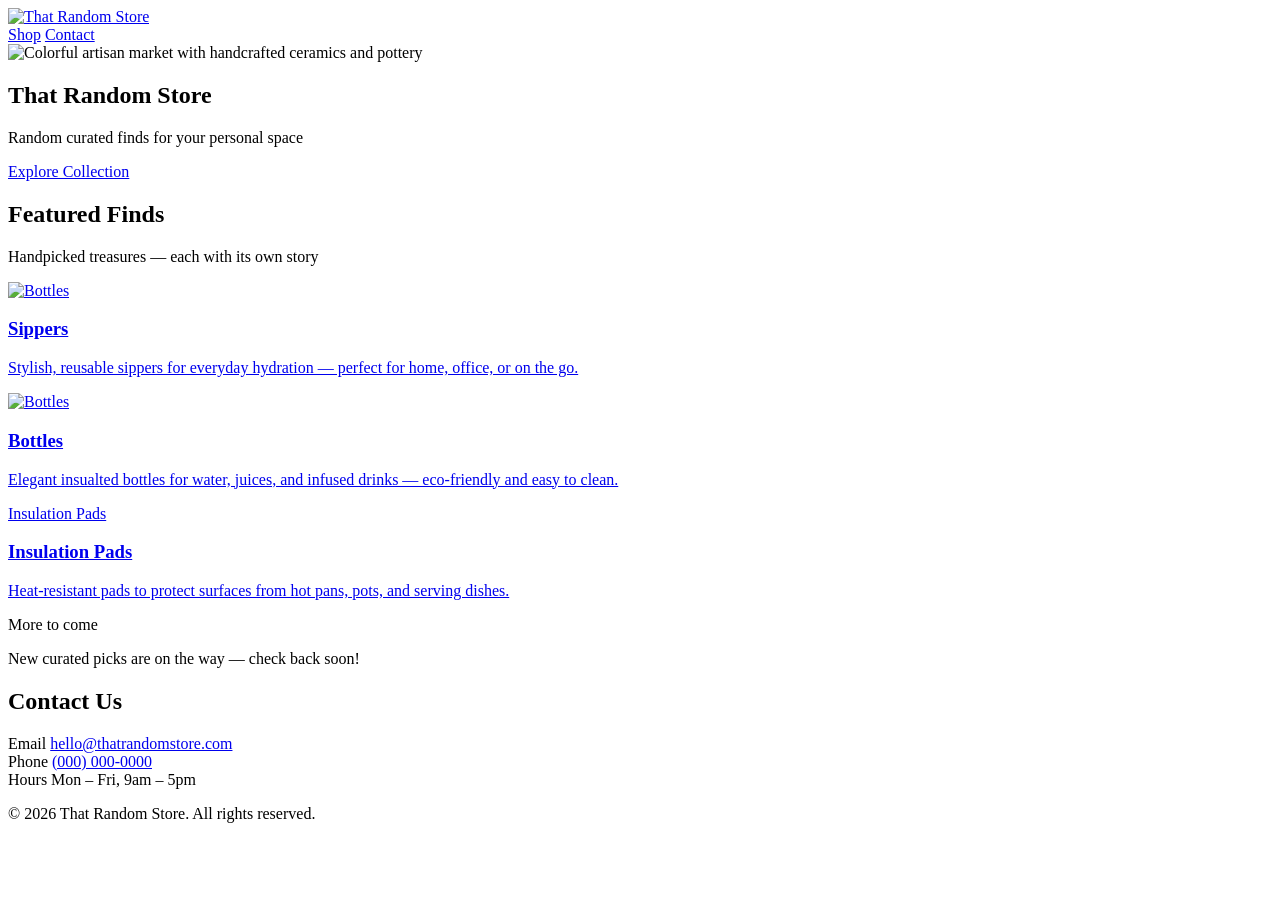
==== docs/index.html @ f5590301 "trial" ====
<!DOCTYPE html>
<html lang="en">
<head>
  <meta charset="UTF-8" />
  <meta name="viewport" content="width=device-width, initial-scale=1.0" />
  <meta name="description" content="That Random Store — curated handcrafted finds from markets around the world." />
  <title>That Random Store</title>
  <link rel="stylesheet" href="css/styles.css" />
</head>
<body>
  <div class="page">
    <header class="site-header">
      <div class="site-header__inner">
        <a href="index.html" class="site-header__logo">
          <img src="images/logo.png" alt="That Random Store" class="site-header__logo-img" />
        </a>
        <nav class="site-header__nav" aria-label="Main navigation">
          <a href="#products">Shop</a>
          <a href="#contact">Contact</a>
        </nav>
      </div>
    </header>

    <section class="hero" aria-label="Welcome">
      <img class="hero__image" src="images/hero.png" alt="Colorful artisan market with handcrafted ceramics and pottery" />
      <div class="hero__overlay" aria-hidden="true"></div>
      <div class="hero__content">
        <h1 class="hero__title">That Random Store</h1>
        <p class="hero__tagline">Random curated finds for your personal space</p>
        <a class="hero__cta" href="#products">Explore Collection</a>
      </div>
    </section>

    <section id="products" class="section">
      <h2 class="section__title">Featured Finds</h2>
      <p class="section__subtitle">Handpicked treasures — each with its own story</p>

      <div class="cards">
        <a href="products/sippers.html" class="card">
          <div class="image-container">
            <img src="images/bottles.jpeg" alt="Bottles" width="400" height="300">
          </div>
          <div class="card__body">
            <h3 class="card__title">Sippers</h3>
            <p class="card__description">Stylish, reusable sippers for everyday hydration — perfect for home, office, or on the go.</p>
            <!-- <div class="card__footer">
              <span class="card__price">₹499</span>
              <span class="card__link">View details →</span>
            </div> -->
          </div>
        </a>

        <a href="products/bottles.html" class="card">
          <!-- <img class="card__image" src="images/bottles.jpeg" alt="Colorful artisan market with handcrafted ceramics and pottery" /> -->
          <div class="image-container">
            <img src="images/bottles.jpeg" alt="Bottles" width="400" height="300">
          </div>
          <div class="card__body">
            <h3 class="card__title">Bottles</h3>
            <p class="card__description">Elegant insualted bottles for water, juices, and infused drinks — eco-friendly and easy to clean.</p>
            <!-- <div class="card__footer">
              <span class="card__striked_price"><s>₹399</s></span>
              <span class="card__price">₹225</span>
              <span class="card__link">View details →</span>
            </div> -->
          </div>
        </a>

        <a href="products/insulation-pads.html" class="card">
          <div class="card__image">Insulation Pads</div>
          <div class="card__body">
            <h3 class="card__title">Insulation Pads</h3>
            <p class="card__description">Heat-resistant pads to protect surfaces from hot pans, pots, and serving dishes.</p>
            <!-- <div class="card__footer">
              <span class="card__price">₹349</span>
              <span class="card__link">View details →</span>
            </div> -->
          </div>
        </a>
      </div>

      <div class="coming-soon-banner" role="status">
        <p class="coming-soon-banner__title">More to come</p>
        <p class="coming-soon-banner__text">New curated picks are on the way — check back soon!</p>
      </div>
    </section>

    <footer id="contact" class="site-footer">
      <div class="site-footer__inner">
        <h2 class="site-footer__title">Contact Us</h2>
        <div class="site-footer__contact">
          <div class="site-footer__item">
            <span class="site-footer__label">Email</span>
            <span class="site-footer__value">
              <a href="mailto:hello@thatrandomstore.com">hello@thatrandomstore.com</a>
            </span>
          </div>
          <div class="site-footer__item">
            <span class="site-footer__label">Phone</span>
            <span class="site-footer__value">
              <a href="tel:+10000000000">(000) 000-0000</a>
            </span>
          </div>
          <div class="site-footer__item">
            <span class="site-footer__label">Hours</span>
            <span class="site-footer__value">Mon – Fri, 9am – 5pm</span>
          </div>
        </div>
        <p class="site-footer__bottom">&copy; 2026 That Random Store. All rights reserved.</p>
      </div>
    </footer>
  </div>
</body>
</html>
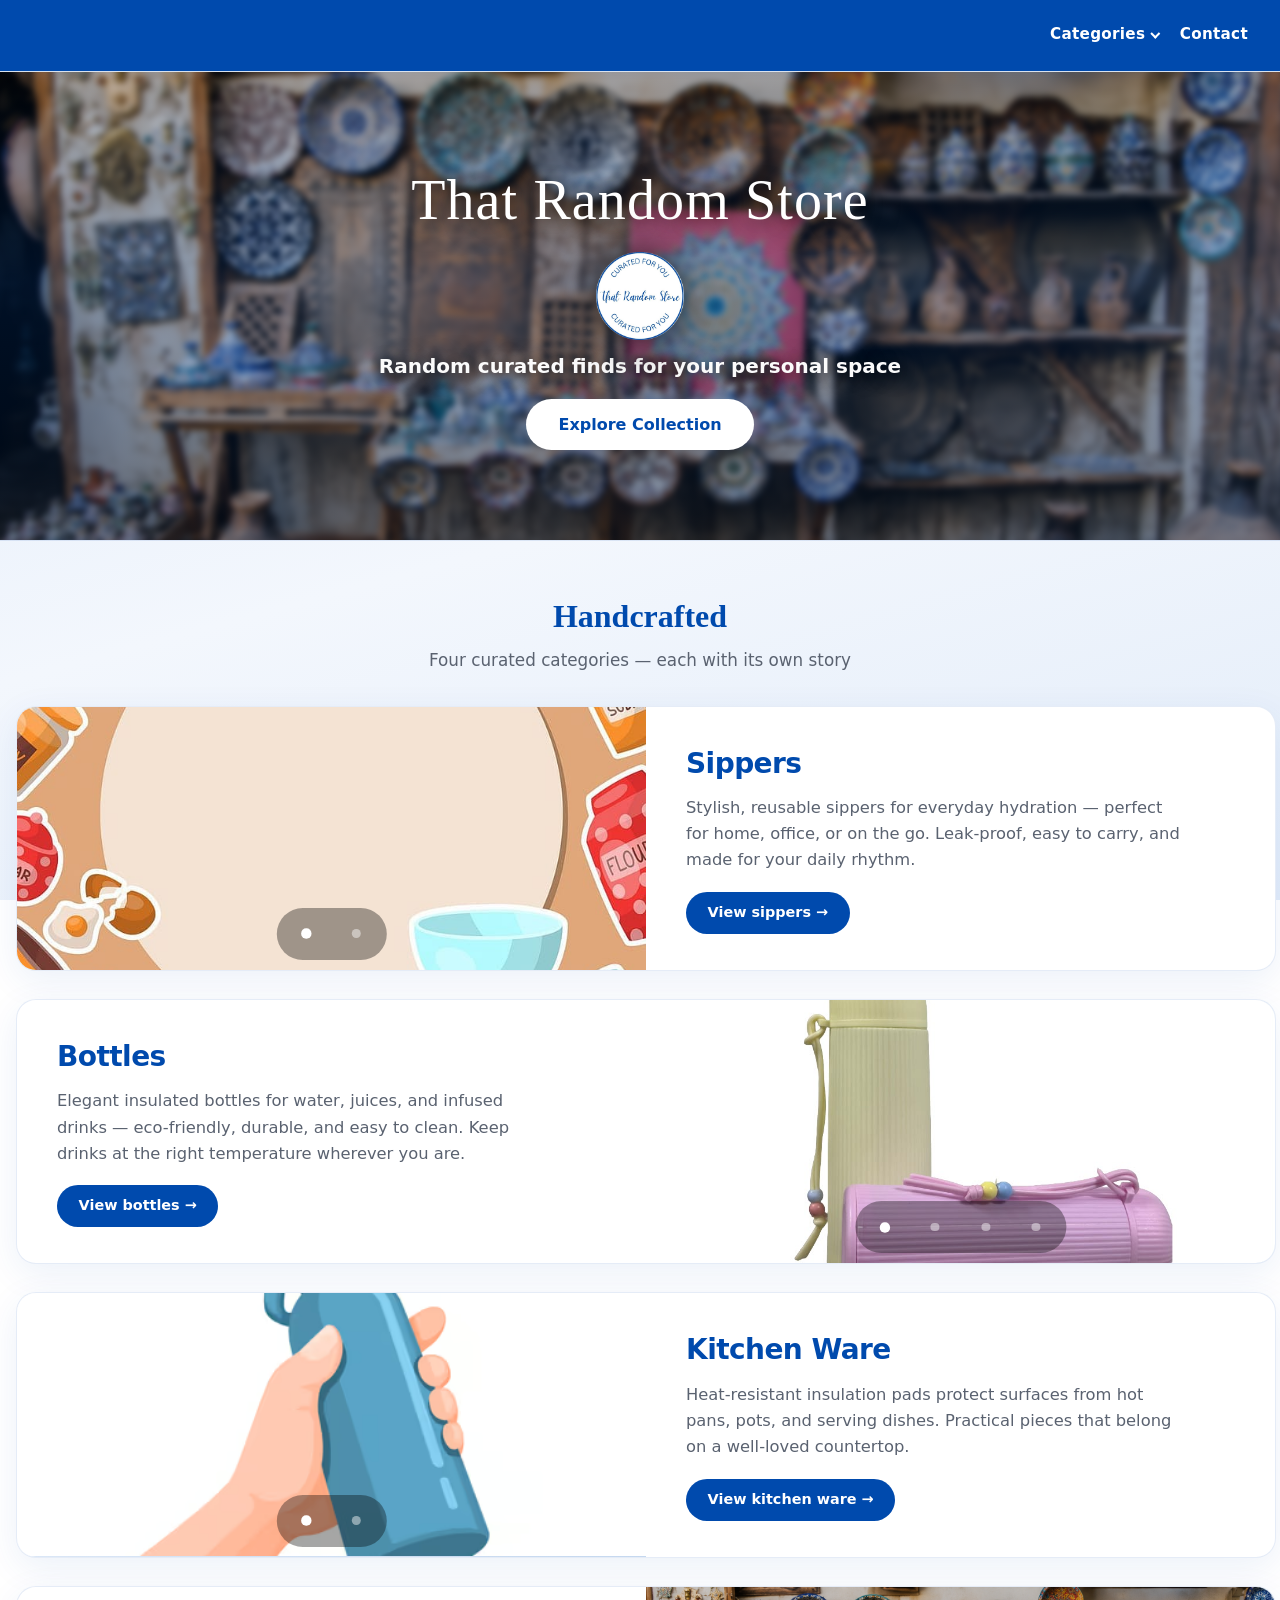
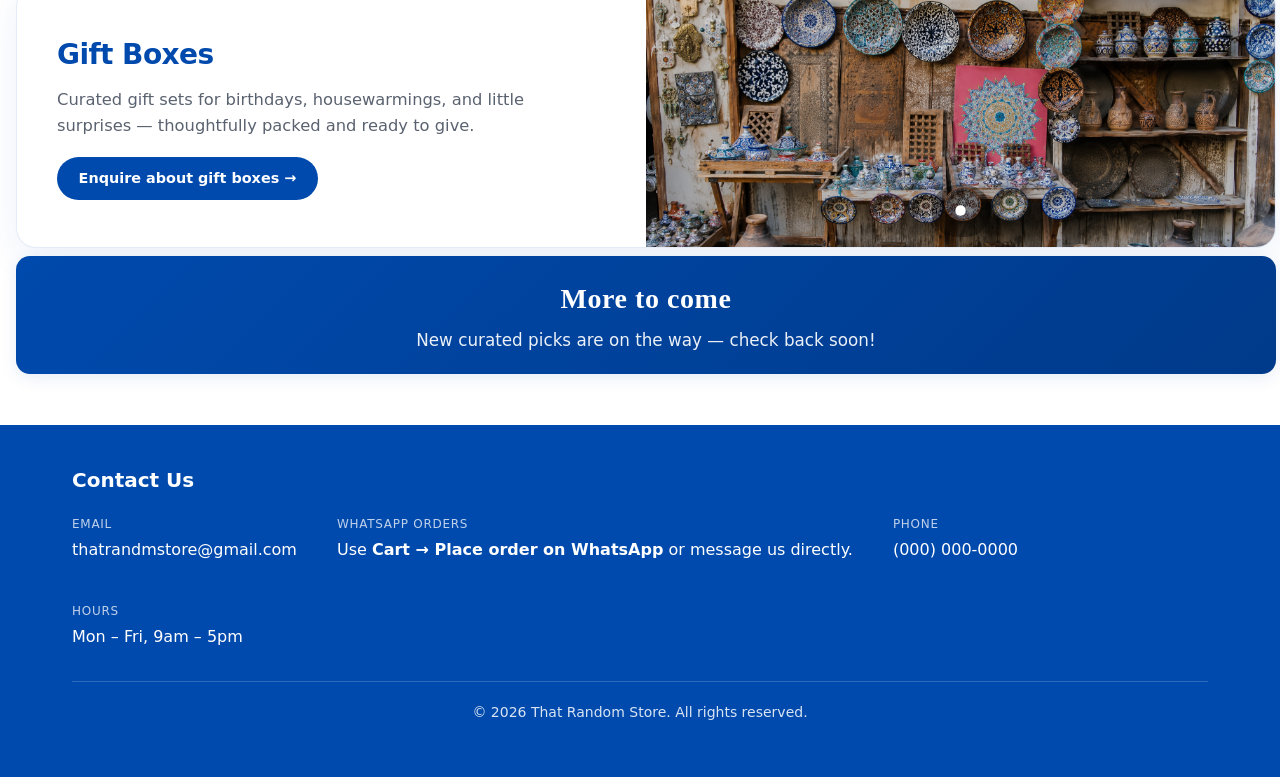
==== commit 9ef83df5: "changing the layout" ====
--- a/docs/index.html
+++ b/docs/index.html
@@ -9,106 +9,112 @@
 </head>
 <body>
   <div class="page">
-    <header class="site-header">
-      <div class="site-header__inner">
-        <a href="index.html" class="site-header__logo">
-          <img src="images/logo.png" alt="That Random Store" class="site-header__logo-img" />
-        </a>
-        <nav class="site-header__nav" aria-label="Main navigation">
-          <a href="#products">Shop</a>
-          <a href="#contact">Contact</a>
-        </nav>
-      </div>
-    </header>
+    <div id="site-header"></div>
 
     <section class="hero" aria-label="Welcome">
-      <img class="hero__image" src="images/hero.png" alt="Colorful artisan market with handcrafted ceramics and pottery" />
+      <img
+        class="hero__image"
+        src="images/hero_image_2.png"
+        alt="Colorful artisan market with handcrafted ceramics and pottery"
+      />
       <div class="hero__overlay" aria-hidden="true"></div>
       <div class="hero__content">
         <h1 class="hero__title">That Random Store</h1>
+        <a href="index.html" class="hero__logo">
+          <img src="images/logo.png" alt="" class="hero__logo-img" width="200" height="72" />
+        </a>
         <p class="hero__tagline">Random curated finds for your personal space</p>
-        <a class="hero__cta" href="#products">Explore Collection</a>
+        <a class="hero__cta" href="#handcrafted">Explore Collection</a>
       </div>
     </section>
 
-    <section id="products" class="section">
-      <h2 class="section__title">Featured Finds</h2>
-      <p class="section__subtitle">Handpicked treasures — each with its own story</p>
-
-      <div class="cards">
-        <a href="products/sippers.html" class="card">
-          <div class="image-container">
-            <img src="images/bottles.jpeg" alt="Bottles" width="400" height="300">
-          </div>
-          <div class="card__body">
-            <h3 class="card__title">Sippers</h3>
-            <p class="card__description">Stylish, reusable sippers for everyday hydration — perfect for home, office, or on the go.</p>
-            <!-- <div class="card__footer">
-              <span class="card__price">₹499</span>
-              <span class="card__link">View details →</span>
-            </div> -->
-          </div>
-        </a>
-
-        <a href="products/bottles.html" class="card">
-          <!-- <img class="card__image" src="images/bottles.jpeg" alt="Colorful artisan market with handcrafted ceramics and pottery" /> -->
-          <div class="image-container">
-            <img src="images/bottles.jpeg" alt="Bottles" width="400" height="300">
-          </div>
-          <div class="card__body">
-            <h3 class="card__title">Bottles</h3>
-            <p class="card__description">Elegant insualted bottles for water, juices, and infused drinks — eco-friendly and easy to clean.</p>
-            <!-- <div class="card__footer">
-              <span class="card__striked_price"><s>₹399</s></span>
-              <span class="card__price">₹225</span>
-              <span class="card__link">View details →</span>
-            </div> -->
-          </div>
-        </a>
-
-        <a href="products/insulation-pads.html" class="card">
-          <div class="card__image">Insulation Pads</div>
-          <div class="card__body">
-            <h3 class="card__title">Insulation Pads</h3>
-            <p class="card__description">Heat-resistant pads to protect surfaces from hot pans, pots, and serving dishes.</p>
-            <!-- <div class="card__footer">
-              <span class="card__price">₹349</span>
-              <span class="card__link">View details →</span>
-            </div> -->
-          </div>
-        </a>
+    <section id="handcrafted" class="section section--handcrafted">
+      <div class="section--handcrafted__intro">
+        <h2 class="section__title">Handcrafted</h2>
+        <p class="section__subtitle">Four curated categories — each with its own story</p>
       </div>
 
-      <div class="coming-soon-banner" role="status">
+      <div class="handcrafted-list">
+      <article id="category-sippers" class="feature-row reveal">
+        <div
+          class="feature-row__media feature-slideshow"
+          data-slideshow-category="sippers"
+          data-images-base="images/"
+          data-alt="Sippers"
+        ></div>
+        <div class="feature-row__body">
+          <h3 class="feature-row__title">Sippers</h3>
+          <p class="feature-row__text">
+            Stylish, reusable sippers for everyday hydration — perfect for home, office, or on the go.
+            Leak-proof, easy to carry, and made for your daily rhythm.
+          </p>
+          <a class="feature-row__link" href="products/sippers.html">View sippers →</a>
+        </div>
+      </article>
+
+      <article id="category-bottles" class="feature-row feature-row--reverse reveal">
+        <div
+          class="feature-row__media feature-slideshow"
+          data-slideshow-category="bottles"
+          data-images-base="images/"
+          data-alt="Insulated bottles"
+        ></div>
+        <div class="feature-row__body">
+          <h3 class="feature-row__title">Bottles</h3>
+          <p class="feature-row__text">
+            Elegant insulated bottles for water, juices, and infused drinks — eco-friendly, durable,
+            and easy to clean. Keep drinks at the right temperature wherever you are.
+          </p>
+          <a class="feature-row__link" href="products/bottles.html">View bottles →</a>
+        </div>
+      </article>
+
+      <article id="category-kitchenware" class="feature-row reveal">
+        <div
+          class="feature-row__media feature-slideshow"
+          data-slideshow-category="kitchenWare"
+          data-images-base="images/"
+          data-alt="Kitchen ware"
+        ></div>
+        <div class="feature-row__body">
+          <h3 class="feature-row__title">Kitchen Ware</h3>
+          <p class="feature-row__text">
+            Heat-resistant insulation pads protect surfaces from hot pans, pots, and serving dishes.
+            Practical pieces that belong on a well-loved countertop.
+          </p>
+          <a class="feature-row__link" href="products/insulation-pads.html">View kitchen ware →</a>
+        </div>
+      </article>
+
+      <article id="category-gift-boxes" class="feature-row feature-row--reverse reveal">
+        <div
+          class="feature-row__media feature-slideshow"
+          data-slideshow-category="giftBoxes"
+          data-images-base="images/"
+          data-alt="Gift boxes"
+        ></div>
+        <div class="feature-row__body">
+          <h3 class="feature-row__title">Gift Boxes</h3>
+          <p class="feature-row__text">
+            Curated gift sets for birthdays, housewarmings, and little surprises — thoughtfully
+            packed and ready to give.
+          </p>
+          <a class="feature-row__link" href="#contact">Enquire about gift boxes →</a>
+        </div>
+      </article>
+
+      </div>
+
+      <div class="coming-soon-banner reveal" role="status">
         <p class="coming-soon-banner__title">More to come</p>
         <p class="coming-soon-banner__text">New curated picks are on the way — check back soon!</p>
       </div>
     </section>
 
-    <footer id="contact" class="site-footer">
-      <div class="site-footer__inner">
-        <h2 class="site-footer__title">Contact Us</h2>
-        <div class="site-footer__contact">
-          <div class="site-footer__item">
-            <span class="site-footer__label">Email</span>
-            <span class="site-footer__value">
-              <a href="mailto:hello@thatrandomstore.com">hello@thatrandomstore.com</a>
-            </span>
-          </div>
-          <div class="site-footer__item">
-            <span class="site-footer__label">Phone</span>
-            <span class="site-footer__value">
-              <a href="tel:+10000000000">(000) 000-0000</a>
-            </span>
-          </div>
-          <div class="site-footer__item">
-            <span class="site-footer__label">Hours</span>
-            <span class="site-footer__value">Mon – Fri, 9am – 5pm</span>
-          </div>
-        </div>
-        <p class="site-footer__bottom">&copy; 2026 That Random Store. All rights reserved.</p>
-      </div>
-    </footer>
+    <div id="site-footer"></div>
   </div>
+
+  <script src="js/includes.js" data-root=""></script>
+  <script src="js/slideshow.js" data-slideshow-manifest="data/category-images.json"></script>
 </body>
 </html>
--- a/docs/css/styles.css
+++ b/docs/css/styles.css
@@ -0,0 +1,1578 @@
+:root {
+  --primary: #004aad;
+  --primary-dark: #003a8a;
+  --primary-light: #e8f0fb;
+  --text: #1a1a2e;
+  --text-muted: #5a6270;
+  --text-on-primary: #ffffff;
+  --bg: #f8f9fc;
+  --card-bg: #ffffff;
+  --border: #d9e2ef;
+  --shadow: 0 4px 16px rgba(0, 74, 173, 0.1);
+  --shadow-hover: 0 12px 32px rgba(0, 74, 173, 0.16);
+  --sans: system-ui, 'Segoe UI', Roboto, sans-serif;
+  --serif: Georgia, 'Times New Roman', serif;
+}
+
+*,
+*::before,
+*::after {
+  box-sizing: border-box;
+}
+
+body {
+  margin: 0;
+  font-family: var(--sans);
+  font-size: 16px;
+  line-height: 1.5;
+  color: var(--text);
+  background: linear-gradient(
+    165deg,
+    #dce8f8 0%,
+    #e8f0fb 28%,
+    #f3f7fd 55%,
+    #e2ecf9 100%
+  );
+  background-attachment: fixed;
+}
+
+img {
+  max-width: 100%;
+  display: block;
+}
+
+a {
+  color: inherit;
+  text-decoration: none;
+}
+
+/* Header */
+.site-header {
+  background: var(--primary);
+  color: var(--text);
+  padding: 0.6rem 2rem;
+  position: sticky;
+  top: 0;
+  z-index: 100;
+  border-bottom: 1px solid var(--border);
+  box-shadow: 0 2px 8px rgba(0, 74, 173, 0.06);
+}
+
+.site-header__inner {
+  max-width: min(1520px, calc(100vw - 1.25rem));
+  margin: 0 auto;
+  display: flex;
+  align-items: center;
+  min-height: 52px;
+  width: 100%;
+}
+
+.site-header__inner--home {
+  justify-content: flex-end;
+}
+
+.site-header__inner--subpage {
+  justify-content: space-between;
+  gap: 1rem;
+}
+
+.site-header__brand {
+  display: inline-flex;
+  align-items: center;
+  gap: 0.55rem;
+  color: #ffffff;
+  flex-shrink: 1;
+  min-width: 0;
+}
+
+.site-header__brand-logo {
+  width: clamp(36px, 8vw, 44px);
+  height: clamp(36px, 8vw, 44px);
+  object-fit: contain;
+  flex-shrink: 0;
+  filter: drop-shadow(0 1px 4px rgba(0, 0, 0, 0.2));
+}
+
+.site-header__brand-text {
+  font-family: var(--serif);
+  font-size: clamp(1.05rem, 2.4vw, 1.4rem);
+  font-weight: 400;
+  letter-spacing: 0.02em;
+  line-height: 1.2;
+  white-space: nowrap;
+  overflow: hidden;
+  text-overflow: ellipsis;
+}
+
+.site-header__brand:hover {
+  opacity: 0.92;
+}
+
+.site-header__nav {
+  display: flex;
+  align-items: center;
+  justify-content: flex-end;
+  gap: 1.35rem;
+  flex-wrap: nowrap;
+  margin-left: auto;
+  flex-shrink: 0;
+}
+
+.site-header__cart {
+  color: #ffffff;
+  font-size: 0.95rem;
+  font-weight: 600;
+  letter-spacing: 0.02em;
+  padding: 0.35rem 0.65rem;
+  border: 1px solid rgba(255, 255, 255, 0.35);
+  border-radius: 999px;
+  background: rgba(255, 255, 255, 0.08);
+  cursor: pointer;
+  font-family: inherit;
+  display: inline-flex;
+  align-items: center;
+  gap: 0.35rem;
+  transition: background 0.2s, border-color 0.2s;
+}
+
+.site-header__cart:hover {
+  background: rgba(255, 255, 255, 0.16);
+  border-color: rgba(255, 255, 255, 0.55);
+}
+
+.site-header__cart-count {
+  display: inline-flex;
+  align-items: center;
+  justify-content: center;
+  min-width: 1.25rem;
+  height: 1.25rem;
+  padding: 0 0.35rem;
+  border-radius: 999px;
+  background: #fff;
+  color: var(--primary);
+  font-size: 0.72rem;
+  font-weight: 700;
+  line-height: 1;
+}
+
+.product-card__btn.is-added {
+  background: var(--primary-dark);
+  transform: scale(0.98);
+}
+
+body.cart-open {
+  overflow: hidden;
+}
+
+.cart-backdrop {
+  position: fixed;
+  inset: 0;
+  background: rgba(0, 24, 60, 0.45);
+  z-index: 450;
+}
+
+.cart-drawer {
+  position: fixed;
+  top: 0;
+  right: 0;
+  width: min(100%, 420px);
+  height: 100%;
+  background: var(--card-bg);
+  z-index: 500;
+  display: flex;
+  flex-direction: column;
+  box-shadow: -12px 0 40px rgba(0, 40, 90, 0.15);
+  transform: translateX(100%);
+  transition: transform 0.28s ease;
+}
+
+.cart-drawer.is-open {
+  transform: translateX(0);
+}
+
+.cart-drawer__header {
+  display: flex;
+  align-items: center;
+  justify-content: space-between;
+  padding: 1.1rem 1.15rem;
+  border-bottom: 1px solid var(--border);
+}
+
+.cart-drawer__title {
+  margin: 0;
+  font-size: 1.2rem;
+  color: var(--primary);
+}
+
+.cart-drawer__close {
+  border: none;
+  background: transparent;
+  font-size: 1.75rem;
+  line-height: 1;
+  cursor: pointer;
+  color: var(--text-muted);
+  padding: 0.15rem 0.35rem;
+}
+
+.cart-drawer__body {
+  flex: 1;
+  overflow: auto;
+  padding: 0.85rem 1rem;
+}
+
+.cart-drawer__empty {
+  margin: 1rem 0.5rem;
+  color: var(--text-muted);
+  line-height: 1.55;
+  font-size: 0.95rem;
+}
+
+.cart-line {
+  padding: 0.85rem 0;
+  border-bottom: 1px solid var(--border);
+  display: grid;
+  gap: 0.65rem;
+}
+
+.cart-line__name {
+  margin: 0;
+  font-size: 0.98rem;
+  color: var(--text);
+}
+
+.cart-line__opt {
+  display: inline-block;
+  margin-left: 0.35rem;
+  font-size: 0.82rem;
+  font-weight: 600;
+  color: var(--primary);
+}
+
+.cart-line__price {
+  margin: 0.2rem 0 0;
+  font-size: 0.85rem;
+  color: var(--text-muted);
+}
+
+.cart-line__actions {
+  display: flex;
+  align-items: center;
+  justify-content: space-between;
+  gap: 0.75rem;
+}
+
+.cart-qty {
+  display: inline-flex;
+  align-items: center;
+  gap: 0.35rem;
+  border: 1px solid var(--border);
+  border-radius: 999px;
+  padding: 0.15rem;
+}
+
+.cart-qty button {
+  width: 1.85rem;
+  height: 1.85rem;
+  border: none;
+  border-radius: 50%;
+  background: var(--primary-light);
+  color: var(--primary);
+  font-size: 1rem;
+  cursor: pointer;
+  line-height: 1;
+}
+
+.cart-qty span {
+  min-width: 1.25rem;
+  text-align: center;
+  font-weight: 600;
+  font-size: 0.9rem;
+}
+
+.cart-line__remove {
+  border: none;
+  background: none;
+  color: var(--text-muted);
+  font-size: 0.82rem;
+  cursor: pointer;
+  text-decoration: underline;
+}
+
+.cart-drawer__footer {
+  padding: 1rem 1.15rem 1.25rem;
+  border-top: 1px solid var(--border);
+  display: flex;
+  flex-direction: column;
+  gap: 0.65rem;
+}
+
+.cart-drawer__total-row {
+  display: flex;
+  justify-content: space-between;
+  align-items: center;
+  font-size: 1rem;
+}
+
+.cart-drawer__total-row strong {
+  font-size: 1.25rem;
+  color: var(--primary);
+}
+
+.cart-drawer__whatsapp {
+  display: block;
+  text-align: center;
+  padding: 0.85rem 1rem;
+  border-radius: 999px;
+  background: #25d366;
+  color: #fff !important;
+  font-weight: 700;
+  font-size: 0.95rem;
+  transition: filter 0.2s, transform 0.2s;
+}
+
+.cart-drawer__whatsapp:hover {
+  filter: brightness(0.95);
+  transform: translateY(-1px);
+}
+
+.cart-drawer__whatsapp.is-disabled {
+  pointer-events: none;
+  opacity: 0.45;
+  cursor: not-allowed;
+}
+
+.cart-drawer__note {
+  margin: 0;
+  font-size: 0.78rem;
+  color: var(--text-muted);
+  line-height: 1.45;
+  text-align: center;
+}
+
+.cart-drawer__clear {
+  border: none;
+  background: none;
+  color: var(--text-muted);
+  font-size: 0.85rem;
+  cursor: pointer;
+  text-decoration: underline;
+  align-self: center;
+}
+
+.cart-toast {
+  position: fixed;
+  bottom: 1.25rem;
+  left: 50%;
+  transform: translateX(-50%);
+  background: var(--primary);
+  color: #fff;
+  padding: 0.65rem 1.1rem;
+  border-radius: 999px;
+  font-size: 0.9rem;
+  font-weight: 600;
+  z-index: 600;
+  box-shadow: var(--shadow-hover);
+}
+
+.site-header__nav-link,
+.site-header__dropdown-trigger {
+  color: #ffffff;
+  font-size: 0.95rem;
+  font-weight: 600;
+  letter-spacing: 0.02em;
+  padding: 0.35rem 0;
+  border-bottom: 2px solid transparent;
+  transition: border-color 0.2s, color 0.2s;
+  background: none;
+  border-top: none;
+  border-left: none;
+  border-right: none;
+  font-family: inherit;
+  cursor: pointer;
+}
+
+.site-header__nav-link:hover,
+.site-header__dropdown-trigger:hover {
+  color: rgba(255, 255, 255, 0.92);
+  border-bottom-color: rgba(255, 255, 255, 0.85);
+}
+
+.site-header__nav > .site-header__nav-link:hover {
+  color: rgba(255, 255, 255, 0.88);
+  border-bottom-color: rgba(255, 255, 255, 0.85);
+}
+
+.site-header__dropdown {
+  position: relative;
+}
+
+.site-header__dropdown-trigger {
+  display: inline-flex;
+  align-items: center;
+  gap: 0.35rem;
+  cursor: default;
+  user-select: none;
+}
+
+.site-header__dropdown-menu::before {
+  content: "";
+  position: absolute;
+  left: 0;
+  right: 0;
+  top: -0.45rem;
+  height: 0.45rem;
+}
+
+.site-header__dropdown-chevron {
+  width: 0.45rem;
+  height: 0.45rem;
+  border-right: 2px solid currentColor;
+  border-bottom: 2px solid currentColor;
+  transform: rotate(45deg) translateY(-1px);
+  transition: transform 0.2s;
+}
+
+.site-header__dropdown-menu {
+  position: absolute;
+  top: calc(100% + 0.35rem);
+  left: 50%;
+  transform: translateX(-50%) translateY(0.25rem);
+  min-width: 12.5rem;
+  margin: 0;
+  padding: 0.45rem 0;
+  list-style: none;
+  background: #fff;
+  border-radius: 10px;
+  box-shadow: 0 10px 28px rgba(0, 40, 90, 0.18);
+  opacity: 0;
+  visibility: hidden;
+  pointer-events: none;
+  transition: opacity 0.18s ease, transform 0.18s ease, visibility 0.18s;
+  z-index: 200;
+}
+
+.site-header__dropdown:hover .site-header__dropdown-menu {
+  opacity: 1;
+  visibility: visible;
+  pointer-events: auto;
+  transform: translateX(-50%) translateY(0);
+}
+
+.site-header__dropdown:hover .site-header__dropdown-trigger {
+  color: rgba(255, 255, 255, 0.92);
+  border-bottom-color: rgba(255, 255, 255, 0.85);
+}
+
+.site-header__dropdown:hover .site-header__dropdown-chevron {
+  transform: rotate(-135deg) translateY(1px);
+}
+
+.site-header__dropdown-menu li {
+  margin: 0;
+  padding: 0;
+}
+
+.site-header__dropdown-menu a {
+  display: block;
+  padding: 0.6rem 1.1rem;
+  color: var(--primary) !important;
+  font-size: 0.92rem;
+  font-weight: 600;
+  border-bottom: none !important;
+  white-space: nowrap;
+}
+
+.site-header__dropdown-menu a:hover {
+  background: var(--primary-light);
+  color: var(--primary-dark) !important;
+}
+
+/* Hero */
+.hero {
+  position: relative;
+  min-height: min(52vh, 520px);
+  display: flex;
+  align-items: center;
+  justify-content: center;
+  text-align: center;
+  overflow: hidden;
+}
+
+.hero__image {
+  position: absolute;
+  inset: 0;
+  width: 100%;
+  height: 100%;
+  object-fit: cover;
+  transform: scale(1.06);
+  filter: blur(3px);
+}
+
+.hero__overlay {
+  position: absolute;
+  inset: 0;
+  background: linear-gradient(
+    to bottom,
+    rgba(0, 20, 50, 0.15) 0%,
+    rgba(0, 74, 173, 0.22) 45%,
+    rgba(0, 20, 50, 0.35) 100%
+  );
+}
+
+.hero__content {
+  position: relative;
+  z-index: 1;
+  padding: 1.25rem 1.5rem 1.5rem;
+  max-width: 720px;
+  display: flex;
+  flex-direction: column;
+  align-items: center;
+  text-align: center;
+}
+
+.hero__logo {
+  display: flex;
+  justify-content: center;
+  align-items: center;
+  margin: 0.15rem 0 0.65rem;
+}
+
+.hero__logo-img {
+  height: clamp(56px, 12vw, 88px);
+  width: auto;
+  max-width: min(240px, 70vw);
+  object-fit: contain;
+  filter: drop-shadow(0 2px 14px rgba(0, 0, 0, 0.45)) drop-shadow(0 0 24px rgba(0, 0, 0, 0.35));
+  transition: opacity 0.2s, transform 0.2s;
+}
+
+.hero__logo:hover .hero__logo-img {
+  opacity: 0.92;
+  transform: scale(1.02);
+}
+
+.hero__title {
+  font-family: var(--serif);
+  font-size: clamp(2.25rem, 5.5vw, 3.5rem);
+  font-weight: 400;
+  color: var(--text-on-primary);
+  margin: 0 0 0.5rem;
+  letter-spacing: 0.02em;
+  text-shadow: 0 2px 16px rgba(0, 0, 0, 0.55), 0 0 40px rgba(0, 0, 0, 0.35);
+}
+
+.hero__tagline {
+  font-size: clamp(1rem, 2.2vw, 1.25rem);
+  color: rgba(255, 255, 255, 0.98);
+  margin: 0 0 1.15rem;
+  font-weight: 600;
+  text-shadow: 0 2px 14px rgba(0, 0, 0, 0.5), 0 0 32px rgba(0, 0, 0, 0.3);
+}
+
+.hero__cta {
+  display: inline-block;
+  background: var(--text-on-primary);
+  color: var(--primary);
+  padding: 0.85rem 2rem;
+  border-radius: 50px;
+  font-weight: 600;
+  font-size: 1rem;
+  transition: transform 0.2s, box-shadow 0.2s;
+}
+
+.hero__cta:hover {
+  transform: translateY(-2px);
+  box-shadow: 0 8px 24px rgba(0, 0, 0, 0.2);
+}
+
+/* Sections — home handcrafted overrides width below */
+.section {
+  max-width: 1200px;
+  margin: 0 auto;
+  padding: 4rem 2rem;
+}
+
+.section.section--handcrafted {
+  max-width: none;
+  width: 100%;
+  margin-left: 0;
+  margin-right: 0;
+  padding: clamp(2.25rem, 4vw, 3.25rem) clamp(0.65rem, 1.5vw, 1rem);
+}
+
+.section__title {
+  font-family: var(--serif);
+  font-size: 2rem;
+  color: var(--primary);
+  text-align: center;
+  margin: 0 0 0.5rem;
+}
+
+.section__subtitle {
+  text-align: center;
+  color: var(--text-muted);
+  margin: 0 0 2.5rem;
+  font-size: 1.05rem;
+}
+
+.section--handcrafted {
+  position: relative;
+  z-index: 2;
+  margin-top: 0;
+  border-top: 1px solid rgba(0, 74, 173, 0.1);
+  background: transparent;
+}
+
+.section--handcrafted__intro {
+  max-width: 40rem;
+  margin: 0 auto 2rem;
+  text-align: center;
+}
+
+.section--handcrafted__intro .section__subtitle {
+  margin-bottom: 0;
+}
+
+.handcrafted-list {
+  display: flex;
+  flex-direction: column;
+  gap: clamp(1.25rem, 2.5vw, 1.75rem);
+  width: min(1520px, calc(100vw - 1.25rem));
+  max-width: none;
+  margin: 0 auto;
+}
+
+.section--handcrafted .coming-soon-banner {
+  width: min(1520px, calc(100vw - 1.25rem));
+  max-width: none;
+  margin-left: auto;
+  margin-right: auto;
+  margin-top: 0.5rem;
+}
+
+/* Handcrafted category cards */
+.feature-row {
+  display: grid;
+  grid-template-columns: 1fr 1fr;
+  grid-template-rows: minmax(260px, auto);
+  gap: 0;
+  align-items: stretch;
+  margin: 0;
+  scroll-margin-top: 5.5rem;
+  background: var(--card-bg);
+  border-radius: 20px;
+  overflow: hidden;
+  border: 1px solid rgba(0, 74, 173, 0.1);
+  box-shadow: 0 10px 36px rgba(0, 74, 173, 0.08);
+}
+
+.feature-row .feature-row__media {
+  grid-column: 1;
+  grid-row: 1;
+  min-height: 260px;
+}
+
+.feature-row .feature-row__body {
+  grid-column: 2;
+  grid-row: 1;
+}
+
+.feature-row--reverse .feature-row__media {
+  grid-column: 2;
+}
+
+.feature-row--reverse .feature-row__body {
+  grid-column: 1;
+}
+
+.feature-row__media {
+  position: relative;
+  border-radius: 0;
+  overflow: hidden;
+  aspect-ratio: auto;
+  max-height: none;
+  min-height: 260px;
+  height: 100%;
+  box-shadow: none;
+  background: linear-gradient(145deg, var(--primary-light), #c5d8ef);
+}
+
+.feature-row__body {
+  padding: clamp(1.35rem, 3.5vw, 2.25rem) clamp(1.35rem, 4vw, 2.5rem);
+  display: flex;
+  flex-direction: column;
+  justify-content: center;
+  align-items: flex-start;
+  gap: 0.65rem;
+}
+
+.feature-row__title {
+  font-family: var(--sans);
+  font-size: clamp(1.35rem, 2.5vw, 1.75rem);
+  font-weight: 700;
+  color: var(--primary);
+  margin: 0;
+  letter-spacing: -0.02em;
+}
+
+.feature-row__text {
+  color: var(--text-muted);
+  font-size: clamp(0.95rem, 2vw, 1.02rem);
+  line-height: 1.6;
+  margin: 0;
+  max-width: 48ch;
+}
+
+.feature-row__link {
+  display: inline-flex;
+  align-items: center;
+  justify-content: center;
+  margin-top: 0.5rem;
+  padding: 0.65rem 1.35rem;
+  font-weight: 600;
+  font-size: 0.9rem;
+  color: var(--text-on-primary);
+  background: var(--primary);
+  border-radius: 999px;
+  transition: background 0.2s, transform 0.2s, box-shadow 0.2s;
+}
+
+.feature-row__link:hover {
+  background: var(--primary-dark);
+  transform: translateY(-1px);
+  box-shadow: 0 6px 16px rgba(0, 74, 173, 0.25);
+}
+
+.feature-row__link:focus-visible {
+  outline: 2px solid var(--primary);
+  outline-offset: 3px;
+}
+
+/* Category image slideshow */
+.feature-slideshow {
+  position: relative;
+}
+
+.feature-slideshow__viewport {
+  position: absolute;
+  inset: 0;
+  overflow: hidden;
+}
+
+.feature-slideshow__track {
+  display: flex;
+  height: 100%;
+  transition: transform 0.85s ease-in-out;
+  will-change: transform;
+}
+
+.feature-slideshow__frame {
+  flex: 0 0 100%;
+  height: 100%;
+  min-width: 0;
+}
+
+.feature-slideshow__frame img {
+  width: 100%;
+  height: 100%;
+  object-fit: cover;
+  display: block;
+}
+
+.feature-slideshow__dots {
+  position: absolute;
+  bottom: 0.65rem;
+  left: 50%;
+  transform: translateX(-50%);
+  display: flex;
+  gap: 0.4rem;
+  padding: 0.25rem 0.5rem;
+  border-radius: 999px;
+  background: rgba(0, 0, 0, 0.35);
+  z-index: 2;
+}
+
+.feature-slideshow__dot {
+  width: 0.55rem;
+  height: 0.55rem;
+  min-width: 2.75rem;
+  min-height: 2.75rem;
+  padding: 0;
+  border: none;
+  border-radius: 50%;
+  background: transparent;
+  cursor: pointer;
+  transition: transform 0.2s;
+  position: relative;
+}
+
+.feature-slideshow__dot::after {
+  content: "";
+  position: absolute;
+  inset: 0;
+  margin: auto;
+  width: 0.55rem;
+  height: 0.55rem;
+  border-radius: 50%;
+  background: rgba(255, 255, 255, 0.45);
+  transition: background 0.2s, transform 0.2s;
+}
+
+.feature-slideshow__dot.is-active::after {
+  background: #fff;
+  transform: scale(1.15);
+}
+
+.feature-slideshow__dot:focus-visible {
+  outline: 2px solid #fff;
+  outline-offset: 2px;
+}
+
+.feature-row__media--placeholder {
+  display: flex;
+  align-items: center;
+  justify-content: center;
+  color: var(--primary);
+  font-size: 1rem;
+  font-weight: 600;
+  letter-spacing: 0.08em;
+  text-transform: uppercase;
+}
+
+/* Scroll reveal */
+.reveal {
+  opacity: 0;
+  transform: translateY(28px);
+  transition: opacity 0.65s ease, transform 0.65s ease;
+}
+
+.reveal--visible {
+  opacity: 1;
+  transform: translateY(0);
+}
+
+.feature-row.reveal:nth-of-type(odd) {
+  transform: translateX(-24px) translateY(20px);
+}
+
+.feature-row.reveal:nth-of-type(even) {
+  transform: translateX(24px) translateY(20px);
+}
+
+.feature-row.reveal.reveal--visible {
+  transform: translateX(0) translateY(0);
+}
+
+/* Product cards */
+.cards {
+  display: grid;
+  /* grid-template-columns: repeat(auto-fill, minmax(280px, 1fr)); */
+  grid-template-columns: repeat(4, 1fr);
+  gap: 1.75rem;
+}
+
+.card {
+  background: var(--card-bg);
+  border-radius: 14px;
+  overflow: hidden;
+  border: 1px solid var(--border);
+  box-shadow: var(--shadow);
+  transition: transform 0.25s, box-shadow 0.25s;
+  display: flex;
+  flex-direction: column;
+}
+
+.card:hover {
+  transform: translateY(-6px);
+  box-shadow: var(--shadow-hover);
+}
+
+.card__image {
+  height: 50px;
+  background: linear-gradient(145deg, var(--primary-light), #b8cfe8);
+  display: flex;
+  align-items: center;
+  justify-content: center;
+  color: var(--primary);
+  font-size: 0.85rem;
+  font-weight: 600;
+  letter-spacing: 0.03em;
+  text-transform: uppercase;
+}
+
+.card__media {
+  aspect-ratio: 1;
+  overflow: hidden;
+  background: #eef3fa;
+}
+
+.card__media img {
+  width: 100%;
+  height: 100%;
+  object-fit: contain;
+  object-position: center;
+  display: block;
+  padding: 0.5rem;
+  box-sizing: border-box;
+}
+
+.card__body {
+  padding: 1rem;
+  flex: 1;
+  display: flex;
+  flex-direction: column;
+}
+
+.card__title {
+  font-size: 1.15rem;
+  font-weight: 600;
+  margin: 0 0 0.5rem;
+  color: var(--primary);
+}
+
+.card__description {
+  color: var(--text-muted);
+  font-size: 0.92rem;
+  margin: 0 0 1rem;
+  flex: 1;
+  line-height: 1.45;
+}
+
+.card__footer {
+  display: flex;
+  align-items: center;
+  justify-content: space-between;
+}
+
+.card__price {
+  font-size: 1.2rem;
+  font-weight: 700;
+  color: var(--primary);
+}
+
+.card__link {
+  font-size: 0.9rem;
+  font-weight: 600;
+  color: var(--primary);
+}
+
+.card__link:hover {
+  text-decoration: underline;
+}
+
+/* More to come banner */
+.coming-soon-banner {
+  margin-top: 0.5rem;
+  padding: 1.35rem 1.75rem;
+  text-align: center;
+  background: linear-gradient(135deg, var(--primary) 0%, var(--primary-dark) 100%);
+  border-radius: 14px;
+  color: var(--text-on-primary);
+  box-shadow: var(--shadow);
+}
+
+.coming-soon-banner__title {
+  font-family: var(--serif);
+  font-size: 1.75rem;
+  font-weight: 600;
+  margin: 0 0 0.5rem;
+  letter-spacing: 0.02em;
+}
+
+.coming-soon-banner__text {
+  margin: 0;
+  font-size: 1.05rem;
+  opacity: 0.92;
+}
+
+/* Category product listing pages */
+.category-page {
+  width: min(1520px, calc(100vw - 1.25rem));
+  margin: 0 auto;
+  padding: clamp(1.5rem, 3vw, 2.5rem) clamp(0.65rem, 1.5vw, 1rem) 2rem;
+}
+
+.category-page__intro {
+  margin-bottom: clamp(1.25rem, 3vw, 2rem);
+  max-width: 42rem;
+}
+
+.category-page__breadcrumb {
+  font-size: 0.875rem;
+  color: var(--text-muted);
+  margin: 0 0 0.65rem;
+}
+
+.category-page__breadcrumb a {
+  color: var(--primary);
+}
+
+.category-page__breadcrumb a:hover {
+  text-decoration: underline;
+}
+
+.category-page__title {
+  font-family: var(--serif);
+  font-size: clamp(1.85rem, 4vw, 2.5rem);
+  color: var(--primary);
+  margin: 0 0 0.5rem;
+  font-weight: 400;
+}
+
+.category-page__lead {
+  margin: 0;
+  color: var(--text-muted);
+  font-size: 1.05rem;
+  line-height: 1.55;
+}
+
+.product-grid {
+  display: grid;
+  grid-template-columns: repeat(4, minmax(0, 1fr));
+  gap: clamp(0.85rem, 2vw, 1.35rem);
+}
+
+.product-card {
+  background: var(--card-bg);
+  border: 1px solid rgba(0, 74, 173, 0.1);
+  border-radius: 16px;
+  overflow: hidden;
+  box-shadow: 0 8px 24px rgba(0, 74, 173, 0.07);
+  display: flex;
+  flex-direction: column;
+  height: 100%;
+  transition: transform 0.22s ease, box-shadow 0.22s ease;
+}
+
+.product-card:hover {
+  transform: translateY(-4px);
+  box-shadow: var(--shadow-hover);
+}
+
+.product-card__media {
+  aspect-ratio: 1;
+  position: relative;
+  background: #eef3fa;
+  overflow: hidden;
+  isolation: isolate;
+}
+
+.product-card__media img {
+  width: 100%;
+  height: 100%;
+  object-fit: contain;
+  object-position: center;
+  display: block;
+  padding: clamp(0.35rem, 2vw, 0.65rem);
+  box-sizing: border-box;
+}
+
+.product-card__body {
+  padding: clamp(0.85rem, 2vw, 1.1rem);
+  display: flex;
+  flex-direction: column;
+  flex: 1;
+  gap: 0.45rem;
+  min-height: 0;
+}
+
+.product-card__title {
+  font-size: clamp(0.95rem, 2vw, 1.08rem);
+  font-weight: 700;
+  color: var(--primary);
+  margin: 0;
+  line-height: 1.3;
+  min-height: 2.6em;
+  display: -webkit-box;
+  -webkit-box-orient: vertical;
+  -webkit-line-clamp: 2;
+  overflow: hidden;
+}
+
+.product-card__prices {
+  display: flex;
+  align-items: baseline;
+  gap: 0.5rem;
+  flex-wrap: wrap;
+}
+
+.product-card__price {
+  font-size: 1.15rem;
+  font-weight: 700;
+  color: var(--primary);
+}
+
+.product-card__price--was {
+  font-size: 0.88rem;
+  color: var(--text-muted);
+  text-decoration: line-through;
+}
+
+.product-card__description {
+  margin: 0;
+  font-size: 0.88rem;
+  line-height: 1.45;
+  color: var(--text-muted);
+  flex: 1;
+  display: -webkit-box;
+  -webkit-box-orient: vertical;
+  -webkit-line-clamp: 3;
+  overflow: hidden;
+  min-height: calc(3 * 1.45 * 0.88rem);
+}
+
+.product-card__meta {
+  margin: 0;
+  padding: 0;
+  list-style: none;
+  font-size: 0.8rem;
+  color: var(--text-muted);
+  display: flex;
+  flex-direction: column;
+  gap: 0.15rem;
+  min-height: 2.5em;
+}
+
+.product-card__option-slot {
+  min-height: 3.35rem;
+  display: flex;
+  flex-direction: column;
+  justify-content: flex-end;
+}
+
+.product-card__option-slot:empty {
+  min-height: 3.35rem;
+}
+
+.product-card__option {
+  display: flex;
+  flex-direction: column;
+  gap: 0.25rem;
+  font-size: 0.85rem;
+}
+
+.product-card__option label {
+  font-weight: 600;
+  color: var(--text);
+}
+
+.product-card__option select {
+  appearance: none;
+  -webkit-appearance: none;
+  padding: 0.45rem 2rem 0.45rem 0.65rem;
+  border: 1px solid var(--border);
+  border-radius: 8px;
+  background: #fff
+    url("data:image/svg+xml,%3Csvg xmlns='http://www.w3.org/2000/svg' width='14' height='14' fill='%23666' viewBox='0 0 16 16'%3E%3Cpath d='M1.5 5l6.5 6 6.5-6' stroke='%23666' stroke-width='2' fill='none'/%3E%3C/svg%3E")
+    no-repeat right 0.65rem center;
+  background-size: 12px;
+  font-size: 0.85rem;
+}
+
+.product-card__btn {
+  margin-top: 0.35rem;
+  width: 100%;
+  border: none;
+  cursor: pointer;
+  background: var(--primary);
+  color: var(--text-on-primary);
+  font-weight: 600;
+  font-size: 0.88rem;
+  padding: 0.65rem 0.75rem;
+  border-radius: 999px;
+  transition: background 0.2s, transform 0.2s;
+}
+
+.product-card__btn:hover {
+  background: var(--primary-dark);
+  transform: translateY(-1px);
+}
+
+.related .cards {
+  width: min(1520px, calc(100vw - 1.25rem));
+  margin-left: auto;
+  margin-right: auto;
+}
+
+/* Product detail page (legacy) */
+.product-detail {
+  max-width: 1200px;
+  margin: 0 auto;
+  padding: 3rem 2rem;
+  display: grid;
+  grid-template-columns: 1fr 1fr;
+  gap: 3rem;
+  align-items: start;
+}
+
+.product-detail__image {
+  border-radius: 16px;
+  overflow: hidden;
+  aspect-ratio: 1;
+  background: linear-gradient(145deg, var(--primary-light), #b8cfe8);
+  display: flex;
+  align-items: center;
+  justify-content: center;
+  color: var(--primary);
+  font-size: 1rem;
+  font-weight: 600;
+  text-transform: uppercase;
+  letter-spacing: 0.05em;
+  box-shadow: var(--shadow);
+}
+
+.product-detail__breadcrumb {
+  font-size: 0.875rem;
+  color: var(--text-muted);
+  margin-bottom: 1rem;
+}
+
+.product-detail__breadcrumb a {
+  color: var(--primary);
+}
+
+.product-detail__breadcrumb a:hover {
+  text-decoration: underline;
+}
+
+.product-detail__title {
+  font-family: var(--serif);
+  font-size: 2.25rem;
+  color: var(--primary);
+  margin: 0 0 0.75rem;
+}
+
+.product-detail__price {
+  font-size: 1.75rem;
+  font-weight: 700;
+  color: var(--primary);
+  margin: 0 0 1.25rem;
+}
+
+.product-detail__description {
+  color: var(--text-muted);
+  font-size: 1.05rem;
+  line-height: 1.65;
+  margin: 0 0 1.5rem;
+}
+
+.product-detail__meta {
+  display: flex;
+  flex-direction: column;
+  gap: 0.5rem;
+  margin-bottom: 2rem;
+  font-size: 0.95rem;
+}
+
+.product-detail__meta span {
+  color: var(--text-muted);
+}
+
+.product-detail__meta strong {
+  color: var(--text);
+}
+
+.product-detail__btn {
+  display: inline-block;
+  background: var(--primary);
+  color: var(--text-on-primary);
+  padding: 0.9rem 2.25rem;
+  border-radius: 50px;
+  font-weight: 600;
+  font-size: 1rem;
+  border: none;
+  cursor: pointer;
+  transition: background 0.2s, transform 0.2s;
+}
+
+.product-detail__btn:hover {
+  background: var(--primary-dark);
+  transform: translateY(-2px);
+}
+
+.related {
+  background: var(--card-bg);
+  border-top: 1px solid var(--border);
+}
+
+/* Footer */
+.site-footer {
+  background: var(--primary);
+  color: var(--text-on-primary);
+  margin-top: auto;
+}
+
+.site-footer__inner {
+  max-width: 1200px;
+  margin: 0 auto;
+  padding: 2.5rem 2rem;
+}
+
+.site-footer__title {
+  font-size: 1.25rem;
+  font-weight: 600;
+  margin: 0 0 1.25rem;
+}
+
+.site-footer__contact {
+  display: flex;
+  flex-wrap: wrap;
+  gap: 2.5rem;
+}
+
+.site-footer__item {
+  display: flex;
+  flex-direction: column;
+  gap: 0.3rem;
+}
+
+.site-footer__label {
+  font-size: 0.75rem;
+  text-transform: uppercase;
+  letter-spacing: 0.06em;
+  opacity: 0.75;
+}
+
+.site-footer__value a {
+  color: var(--text-on-primary);
+}
+
+.site-footer__value a:hover {
+  text-decoration: underline;
+}
+
+.site-footer__bottom {
+  border-top: 1px solid rgba(255, 255, 255, 0.2);
+  margin-top: 2rem;
+  padding-top: 1.25rem;
+  text-align: center;
+  font-size: 0.875rem;
+  opacity: 0.85;
+}
+
+/* Layout wrapper */
+.page {
+  min-height: 100vh;
+  display: flex;
+  flex-direction: column;
+  overflow-x: clip;
+}
+
+@media (max-width: 900px) {
+  .feature-row,
+  .feature-row--reverse {
+    grid-template-columns: 1fr;
+    grid-template-rows: auto auto;
+  }
+
+  .feature-row .feature-row__media,
+  .feature-row--reverse .feature-row__media {
+    grid-column: 1;
+    grid-row: 1;
+    min-height: min(52vw, 280px);
+  }
+
+  .feature-row .feature-row__body,
+  .feature-row--reverse .feature-row__body {
+    grid-column: 1;
+    grid-row: 2;
+  }
+
+  .feature-row__body {
+    align-items: stretch;
+  }
+
+  .feature-row__text {
+    max-width: none;
+  }
+
+  .feature-row__link {
+    align-self: flex-start;
+  }
+}
+
+@media (max-width: 768px) {
+  .product-grid,
+  .cards {
+    grid-template-columns: repeat(2, minmax(0, 1fr));
+    gap: 0.75rem;
+  }
+
+  .product-card__btn {
+    font-size: 0.82rem;
+    padding: 0.55rem 0.65rem;
+  }
+
+  .category-page {
+    width: calc(100vw - 0.75rem);
+    padding: 1.25rem 0.35rem 1.5rem;
+  }
+
+  .site-header {
+    padding: 0.4rem 0.55rem;
+  }
+
+  .site-header__inner {
+    min-height: 48px;
+    gap: 0.35rem;
+  }
+
+  .site-header__inner--subpage {
+    display: grid;
+    grid-template-columns: auto minmax(0, 1fr);
+    align-items: center;
+    column-gap: 0.35rem;
+  }
+
+  .site-header__brand {
+    gap: 0;
+    max-width: none;
+    flex-shrink: 0;
+    min-width: 0;
+  }
+
+  .site-header__brand-text {
+    display: none;
+  }
+
+  .site-header__brand-logo {
+    width: 38px;
+    height: 38px;
+  }
+
+  .site-header__nav {
+    justify-content: flex-end;
+    flex-wrap: nowrap;
+    gap: 0.35rem;
+    min-width: 0;
+  }
+
+  .site-header__cart {
+    padding: 0.28rem 0.45rem;
+    font-size: 0.75rem;
+    flex-shrink: 0;
+  }
+
+  .site-header__cart-count {
+    min-width: 1.1rem;
+    height: 1.1rem;
+    font-size: 0.65rem;
+  }
+
+  .site-header__dropdown-trigger,
+  .site-header__nav-link {
+    font-size: 0.75rem;
+    white-space: nowrap;
+  }
+
+  .site-header__dropdown-chevron {
+    width: 0.35rem;
+    height: 0.35rem;
+  }
+
+  .site-header__dropdown-chevron {
+    width: 0.35rem;
+    height: 0.35rem;
+  }
+
+  .site-header__dropdown-menu {
+    left: 50%;
+    transform: translateX(-50%) translateY(0.25rem);
+  }
+
+  .site-header__dropdown:hover .site-header__dropdown-menu {
+    transform: translateX(-50%) translateY(0);
+  }
+
+  .hero {
+    min-height: min(48vh, 440px);
+  }
+
+  .section {
+    padding: 3rem 1.25rem;
+  }
+
+  .section.section--handcrafted {
+    padding: 2rem 0.5rem 1.5rem;
+  }
+
+  .handcrafted-list,
+  .section--handcrafted .coming-soon-banner {
+    width: calc(100vw - 0.75rem);
+  }
+
+  .handcrafted-list {
+    gap: 1.15rem;
+  }
+
+  .feature-row {
+    border-radius: 16px;
+  }
+
+  .hero__content {
+    padding: 1rem 1.25rem 1.25rem;
+  }
+
+  .coming-soon-banner {
+    margin-top: 2rem;
+    padding: 1.5rem 1.25rem;
+  }
+
+  .coming-soon-banner__title {
+    font-size: 1.4rem;
+  }
+
+  .product-detail {
+    grid-template-columns: 1fr;
+    padding: 2rem 1.25rem;
+    gap: 2rem;
+  }
+
+  .feature-row.reveal:nth-of-type(odd),
+  .feature-row.reveal:nth-of-type(even) {
+    transform: translateY(24px);
+  }
+
+  .feature-row.reveal.reveal--visible {
+    transform: translateY(0);
+  }
+
+  .site-footer__contact {
+    flex-direction: column;
+    gap: 1.25rem;
+  }
+  .card__striked_price{
+    text-decoration: line-through;
+    color: #4287f5;
+  }
+  p .product-detail__striked_price {
+    text-decoration: line-through;
+  }
+}
+.page-title {
+    width: 100%;
+    max-width: 1200px;
+    margin: 0 auto;
+    padding: 0;
+}
+
+.page-title h1 {
+    margin: 0;
+    padding: 3rem;
+    color: var(--primary);
+    font-size: 42px;
+    font-weight: normal;
+}
+.product-option select {
+  appearance: none;
+  -webkit-appearance: none;
+  -moz-appearance: none;
+
+  padding: 0.6rem 2.5rem 0.6rem 1rem;
+  border: 1px solid #ccc;
+  border-radius: 8px;
+  background: #fff
+    url("data:image/svg+xml,%3Csvg xmlns='http://www.w3.org/2000/svg' width='14' height='14' fill='%23666' viewBox='0 0 16 16'%3E%3Cpath d='M1.5 5l6.5 6 6.5-6' stroke='%23666' stroke-width='2' fill='none'/%3E%3C/svg%3E")
+    no-repeat right 0.8rem center;
+  background-size: 12px;
+}
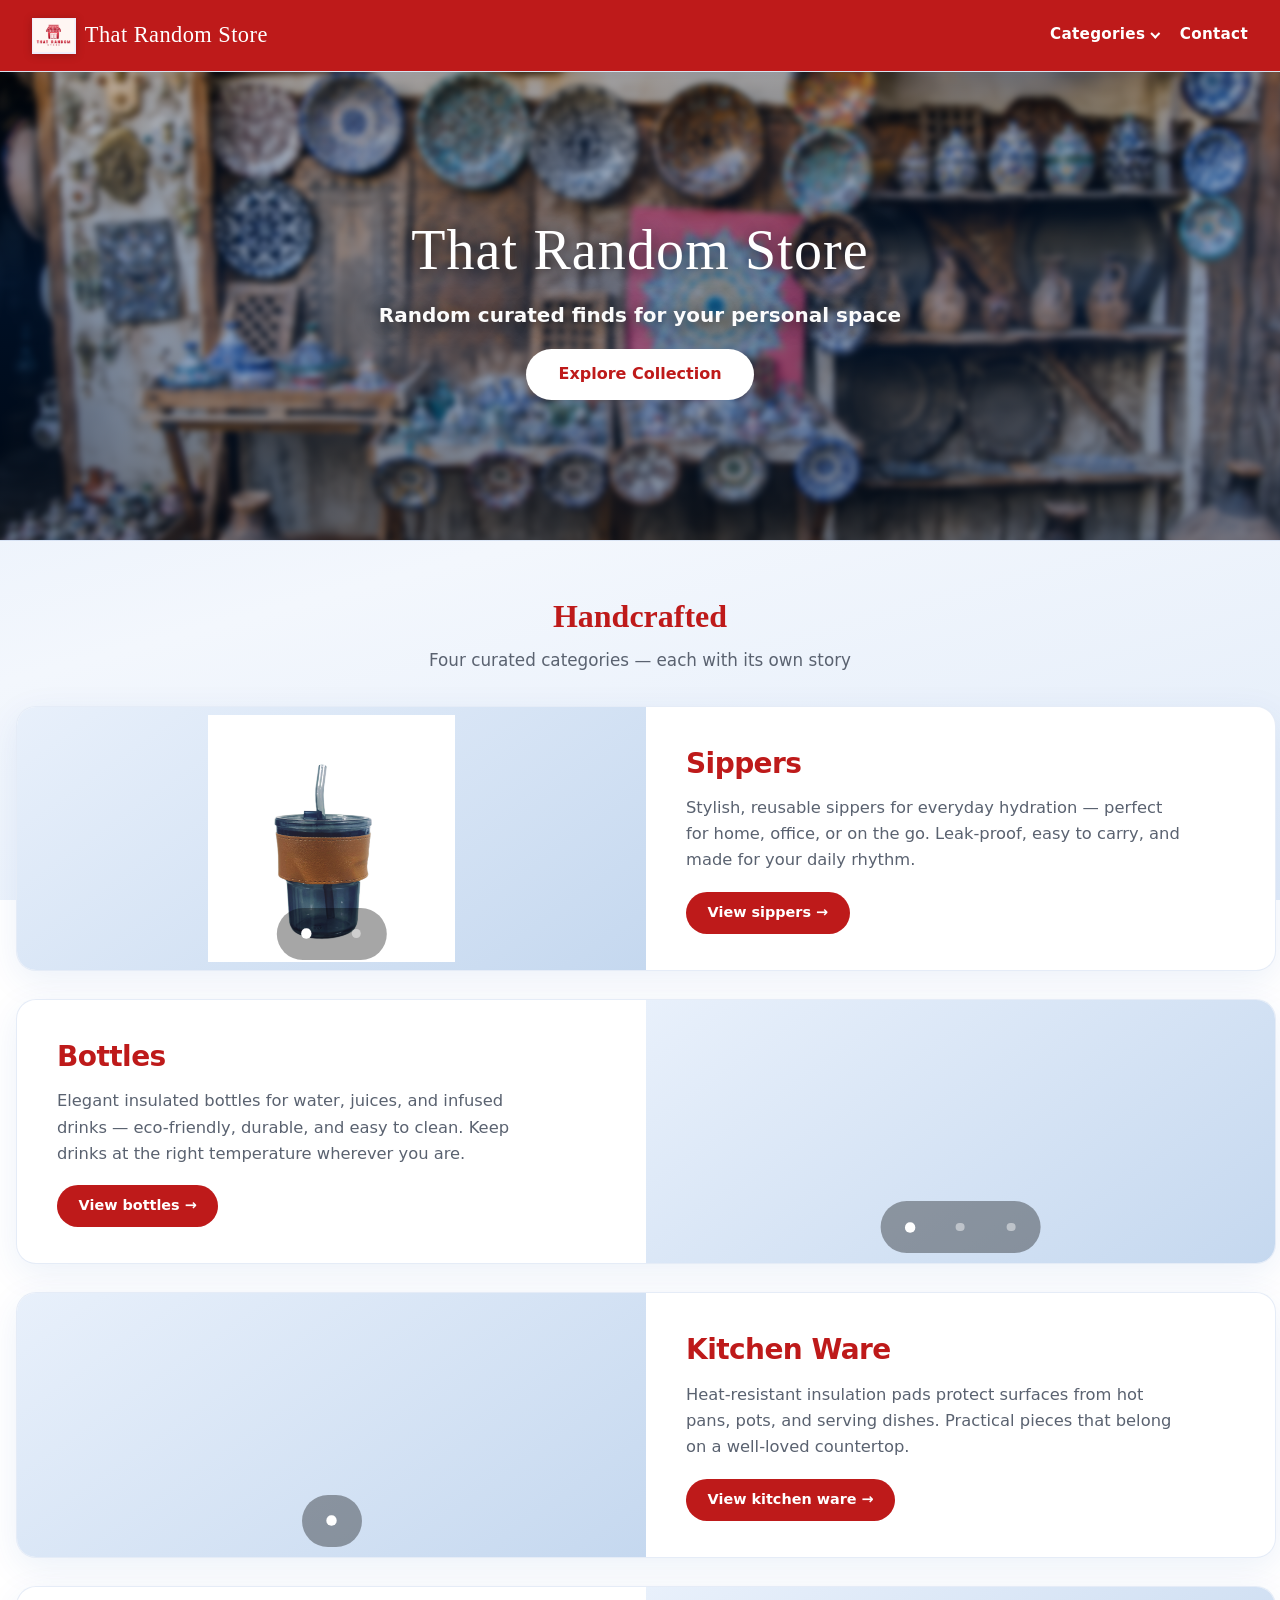
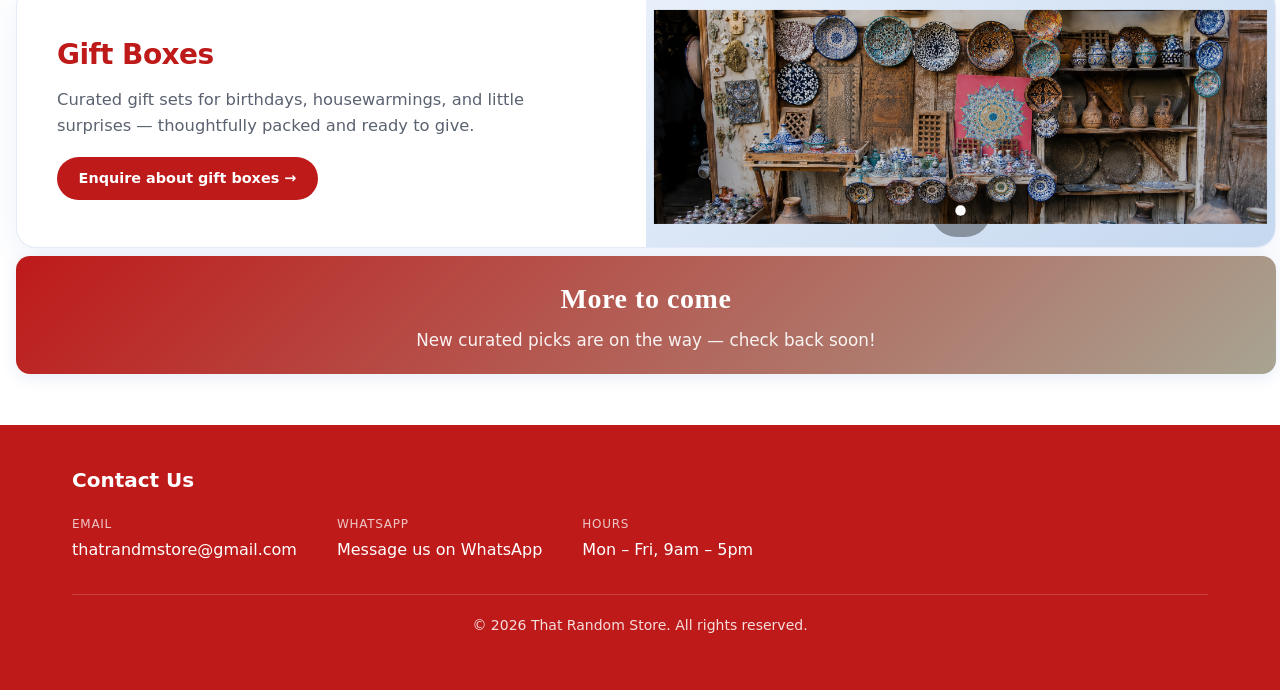
==== commit e26d87fd: "adding images" ====
--- a/docs/index.html
+++ b/docs/index.html
@@ -20,9 +20,9 @@
       <div class="hero__overlay" aria-hidden="true"></div>
       <div class="hero__content">
         <h1 class="hero__title">That Random Store</h1>
-        <a href="index.html" class="hero__logo">
-          <img src="images/logo.png" alt="" class="hero__logo-img" width="200" height="72" />
-        </a>
+        <!-- <a href="index.html" class="hero__logo">
+          <img src="images/logo.svg" alt="" class="hero__logo-img" width="200" height="72" />
+        </a> -->
         <p class="hero__tagline">Random curated finds for your personal space</p>
         <a class="hero__cta" href="#handcrafted">Explore Collection</a>
       </div>
@@ -39,7 +39,7 @@
         <div
           class="feature-row__media feature-slideshow"
           data-slideshow-category="sippers"
-          data-images-base="images/"
+          data-images-base="images/sipper_inventory/"
           data-alt="Sippers"
         ></div>
         <div class="feature-row__body">
@@ -56,7 +56,7 @@
         <div
           class="feature-row__media feature-slideshow"
           data-slideshow-category="bottles"
-          data-images-base="images/"
+          data-images-base="images/bottles_inventory/"
           data-alt="Insulated bottles"
         ></div>
         <div class="feature-row__body">
@@ -73,7 +73,7 @@
         <div
           class="feature-row__media feature-slideshow"
           data-slideshow-category="kitchenWare"
-          data-images-base="images/"
+          data-images-base="images/kitchenware_inventory/"
           data-alt="Kitchen ware"
         ></div>
         <div class="feature-row__body">
--- a/docs/css/styles.css
+++ b/docs/css/styles.css
@@ -1,6 +1,7 @@
 :root {
-  --primary: #004aad;
-  --primary-dark: #003a8a;
+  /* --primary: #8B1E2D; */
+  --primary: #BE1A1A;
+  --primary-dark: #A8A492;
   --primary-light: #e8f0fb;
   --text: #1a1a2e;
   --text-muted: #5a6270;
@@ -68,7 +69,8 @@
 }
 
 .site-header__inner--home {
-  justify-content: flex-end;
+  justify-content: space-between;
+  gap: 1rem;
 }
 
 .site-header__inner--subpage {
@@ -320,6 +322,9 @@
 
 .cart-drawer__whatsapp {
   display: block;
+  width: 100%;
+  border: none;
+  cursor: pointer;
   text-align: center;
   padding: 0.85rem 1rem;
   border-radius: 999px;
@@ -328,6 +333,43 @@
   font-weight: 700;
   font-size: 0.95rem;
   transition: filter 0.2s, transform 0.2s;
+}
+
+.cart-checkout {
+  display: flex;
+  flex-direction: column;
+  gap: 0.55rem;
+}
+
+.cart-checkout__title {
+  margin: 0;
+  font-size: 0.88rem;
+  font-weight: 700;
+  color: var(--primary);
+}
+
+.cart-checkout__field {
+  display: flex;
+  flex-direction: column;
+  gap: 0.25rem;
+  font-size: 0.78rem;
+  color: var(--text-muted);
+}
+
+.cart-checkout__field input,
+.cart-checkout__field textarea {
+  font: inherit;
+  font-size: 0.9rem;
+  color: var(--text);
+  border: 1px solid var(--border);
+  border-radius: 8px;
+  padding: 0.5rem 0.65rem;
+  background: #fff;
+}
+
+.cart-checkout__field textarea {
+  resize: vertical;
+  min-height: 4.5rem;
 }
 
 .cart-drawer__whatsapp:hover {
@@ -538,9 +580,9 @@
 }
 
 .hero__logo-img {
-  height: clamp(56px, 12vw, 88px);
+  height: clamp(80px, 18vw, 120px);
   width: auto;
-  max-width: min(240px, 70vw);
+  max-width: min(340px, 85vw);
   object-fit: contain;
   filter: drop-shadow(0 2px 14px rgba(0, 0, 0, 0.45)) drop-shadow(0 0 24px rgba(0, 0, 0, 0.35));
   transition: opacity 0.2s, transform 0.2s;
@@ -770,13 +812,19 @@
   flex: 0 0 100%;
   height: 100%;
   min-width: 0;
+  display: flex;
+  align-items: center;
+  justify-content: center;
 }
 
 .feature-slideshow__frame img {
   width: 100%;
   height: 100%;
-  object-fit: cover;
+  object-fit: contain;
+  object-position: center;
   display: block;
+  padding: 0.5rem;
+  box-sizing: border-box;
 }
 
 .feature-slideshow__dots {
@@ -1026,6 +1074,35 @@
   line-height: 1.55;
 }
 
+.category-filters {
+  display: flex;
+  flex-wrap: wrap;
+  gap: 0.5rem;
+  margin-bottom: clamp(1rem, 2.5vw, 1.5rem);
+}
+
+.category-filters__btn {
+  padding: 0.45rem 0.9rem;
+  border: 1px solid rgba(0, 74, 173, 0.2);
+  border-radius: 999px;
+  background: var(--card-bg);
+  color: var(--primary);
+  font-size: 0.875rem;
+  font-weight: 600;
+  cursor: pointer;
+  transition: background 0.2s, color 0.2s, border-color 0.2s;
+}
+
+.category-filters__btn:hover {
+  background: var(--primary-light);
+}
+
+.category-filters__btn.is-active {
+  background: var(--primary);
+  border-color: var(--primary);
+  color: #fff;
+}
+
 .product-grid {
   display: grid;
   grid-template-columns: repeat(4, minmax(0, 1fr));
@@ -1042,6 +1119,10 @@
   flex-direction: column;
   height: 100%;
   transition: transform 0.22s ease, box-shadow 0.22s ease;
+}
+
+.product-card[hidden] {
+  display: none;
 }
 
 .product-card:hover {
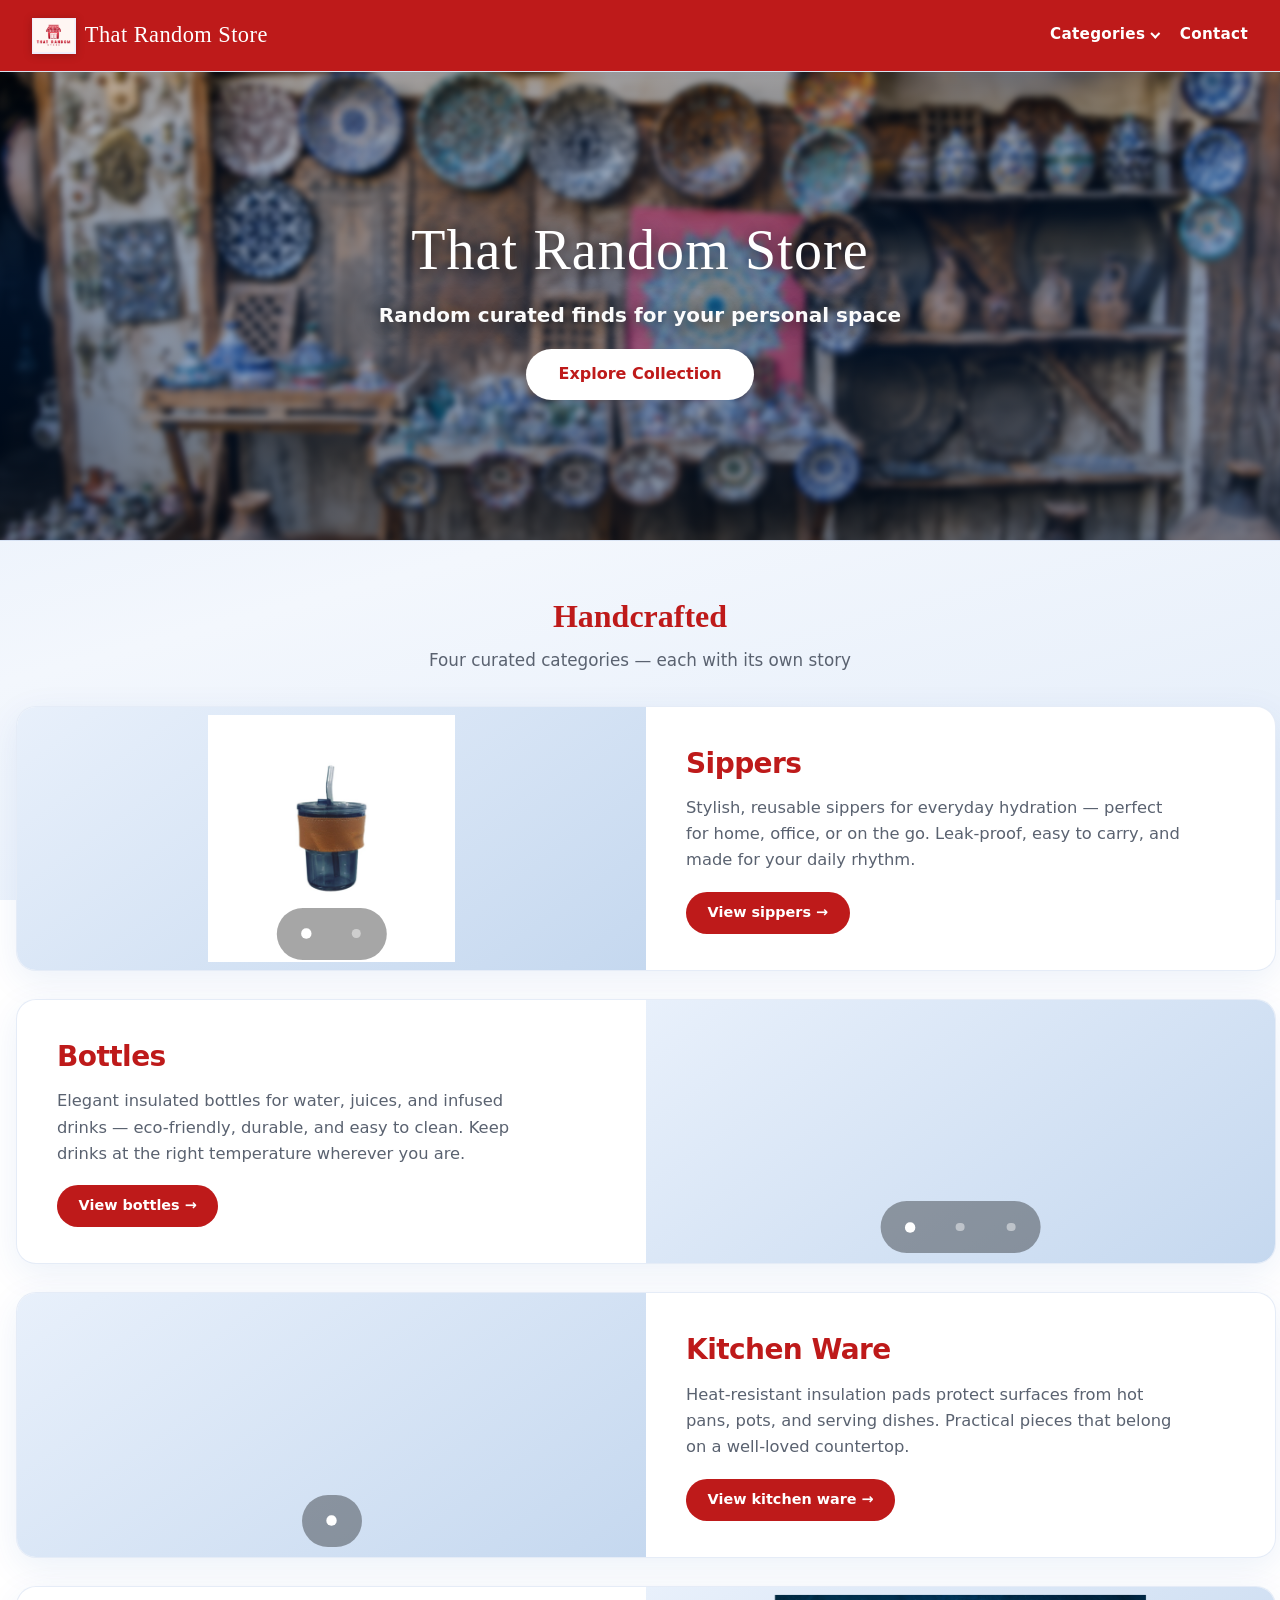
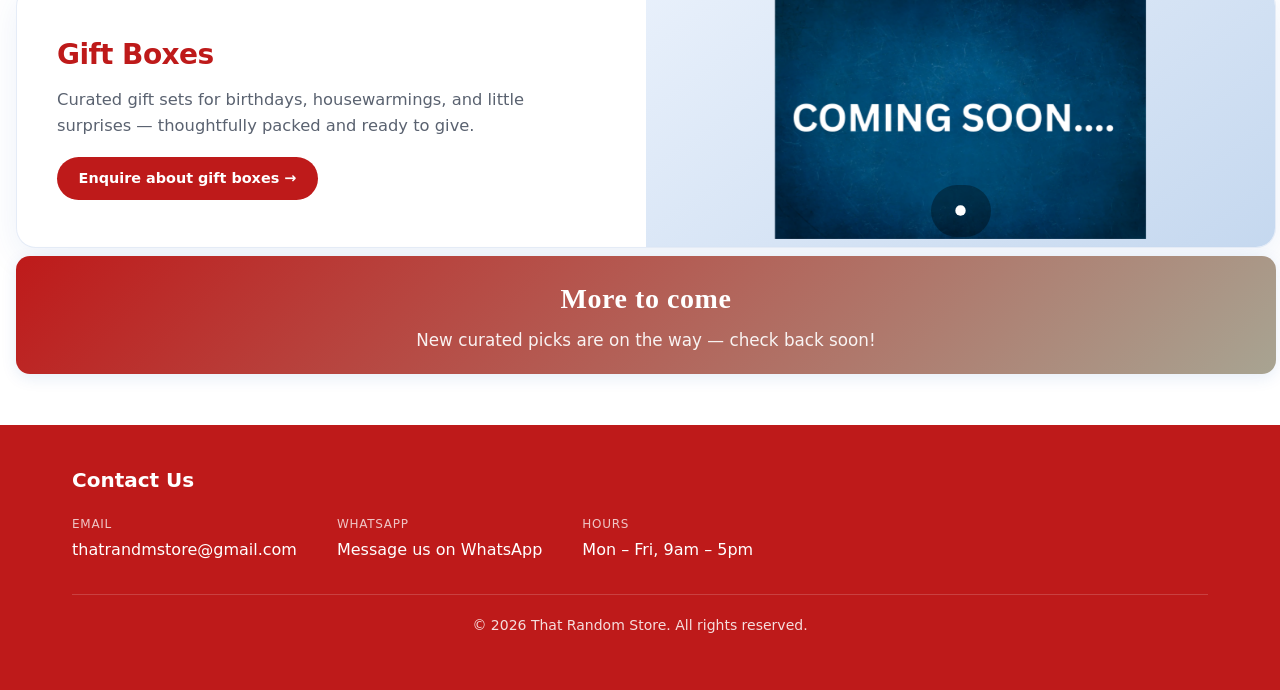
==== commit a21fe535: "adding images and descriptions" ====
--- a/docs/index.html
+++ b/docs/index.html
@@ -90,7 +90,7 @@
         <div
           class="feature-row__media feature-slideshow"
           data-slideshow-category="giftBoxes"
-          data-images-base="images/"
+          data-images-base="images/gift_hampers/"
           data-alt="Gift boxes"
         ></div>
         <div class="feature-row__body">
--- a/docs/css/styles.css
+++ b/docs/css/styles.css
@@ -1189,29 +1189,78 @@
   text-decoration: line-through;
 }
 
+.product-card__specs {
+  margin: 0;
+  font-size: 0.78rem;
+  color: var(--text-muted);
+  line-height: 1.35;
+}
+
+.product-card__tags {
+  margin: 0;
+  padding: 0;
+  list-style: none;
+  display: flex;
+  flex-wrap: wrap;
+  gap: 0.3rem;
+}
+
+.product-card__tags li {
+  font-size: 0.7rem;
+  font-weight: 600;
+  color: var(--primary);
+  background: var(--primary-light);
+  padding: 0.15rem 0.45rem;
+  border-radius: 999px;
+  line-height: 1.3;
+}
+
 .product-card__description {
   margin: 0;
-  font-size: 0.88rem;
-  line-height: 1.45;
-  color: var(--text-muted);
-  flex: 1;
+  font-size: 0.82rem;
+  line-height: 1.4;
+  color: var(--text-muted);
   display: -webkit-box;
   -webkit-box-orient: vertical;
   -webkit-line-clamp: 3;
   overflow: hidden;
-  min-height: calc(3 * 1.45 * 0.88rem);
-}
-
-.product-card__meta {
-  margin: 0;
-  padding: 0;
+}
+
+.product-card__details {
+  font-size: 0.82rem;
+  color: var(--text-muted);
+}
+
+.product-card__details summary {
+  cursor: pointer;
+  font-weight: 600;
+  color: var(--primary);
+  font-size: 0.78rem;
   list-style: none;
-  font-size: 0.8rem;
-  color: var(--text-muted);
-  display: flex;
-  flex-direction: column;
-  gap: 0.15rem;
-  min-height: 2.5em;
+  user-select: none;
+}
+
+.product-card__details summary::-webkit-details-marker {
+  display: none;
+}
+
+.product-card__details summary::before {
+  content: "+ ";
+  font-weight: 700;
+}
+
+.product-card__details[open] summary::before {
+  content: "− ";
+}
+
+.product-card__details p {
+  margin: 0.35rem 0 0;
+  line-height: 1.45;
+}
+
+.product-card__care {
+  font-size: 0.76rem;
+  font-style: italic;
 }
 
 .product-card__option-slot {
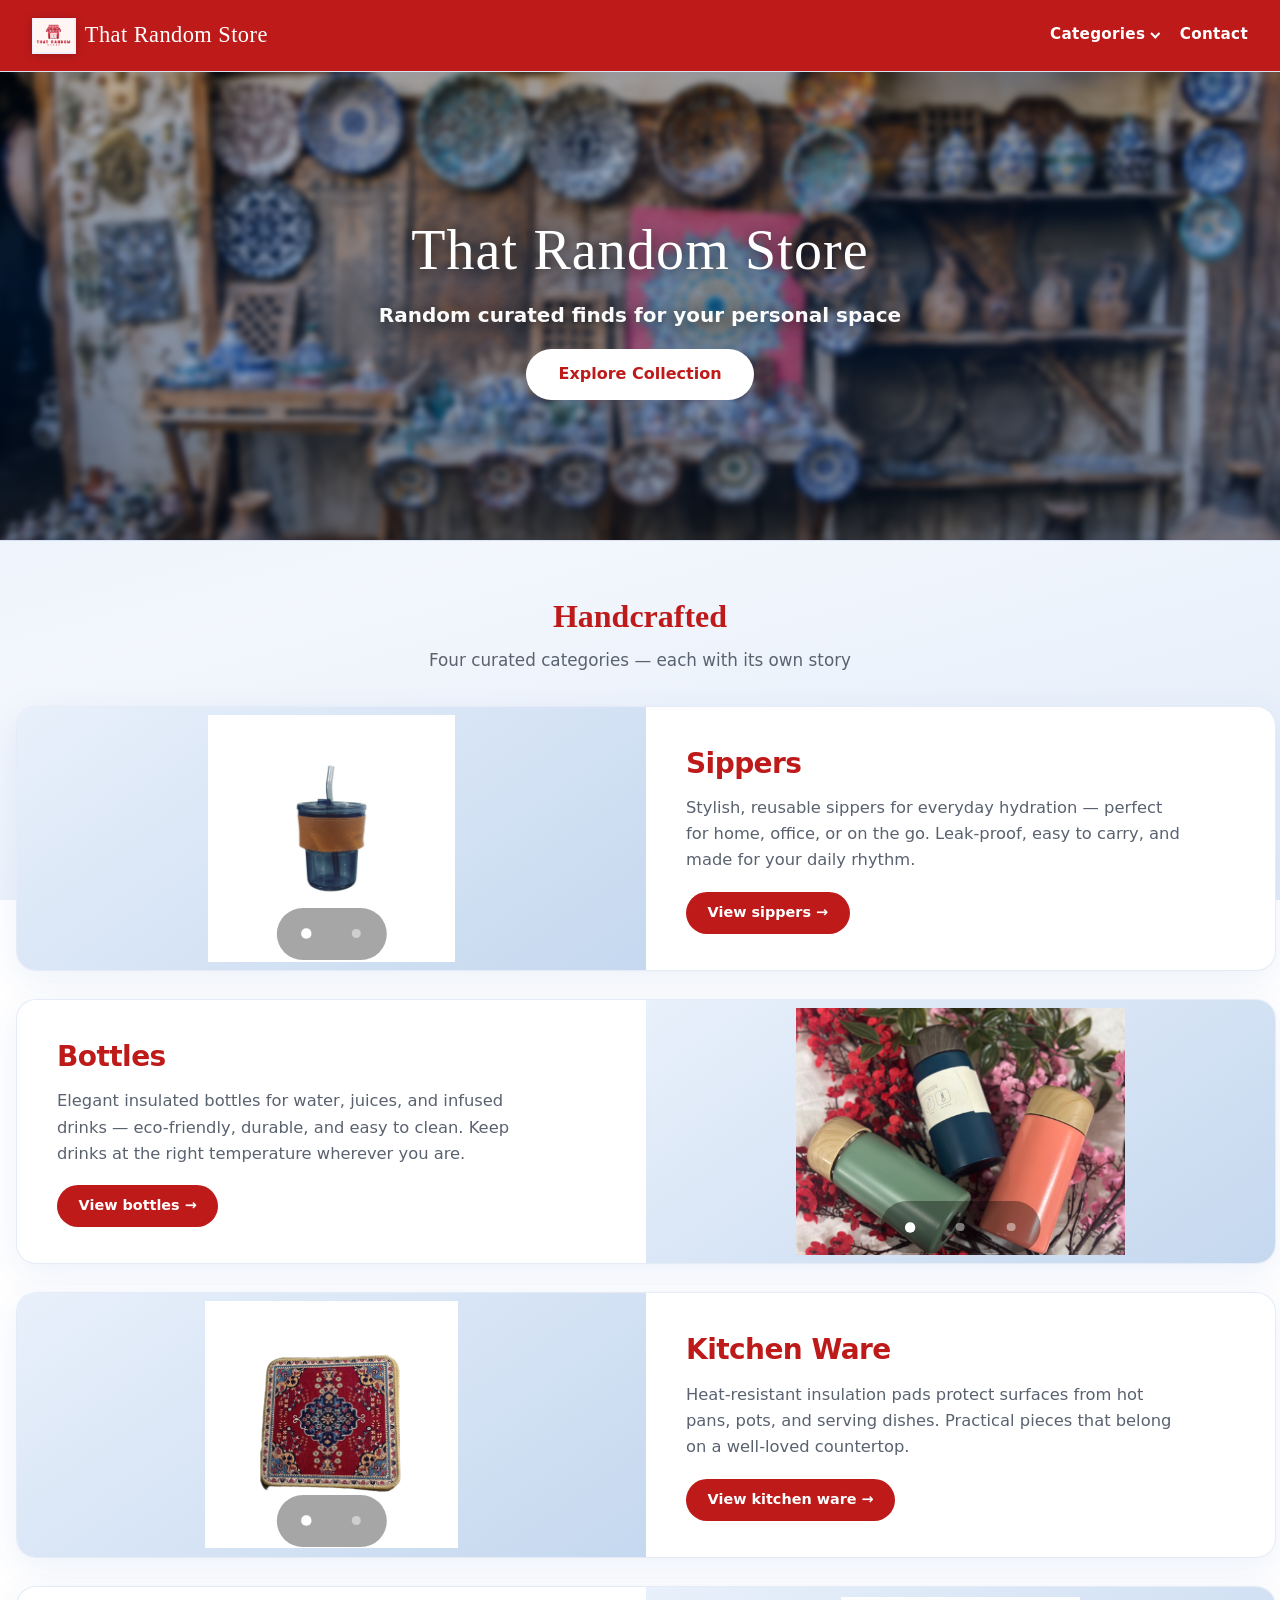
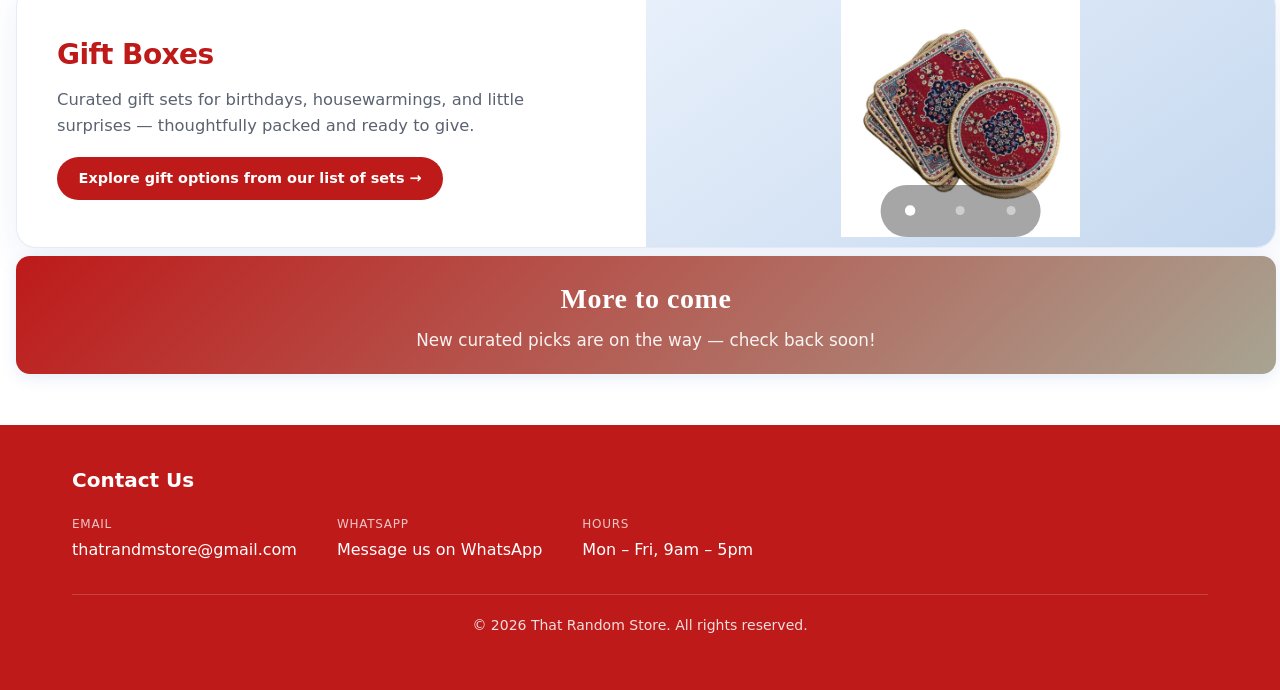
==== commit ecd6eea7: "Updating gift hampers" ====
--- a/docs/index.html
+++ b/docs/index.html
@@ -99,7 +99,7 @@
             Curated gift sets for birthdays, housewarmings, and little surprises — thoughtfully
             packed and ready to give.
           </p>
-          <a class="feature-row__link" href="#contact">Enquire about gift boxes →</a>
+          <a class="feature-row__link" href="products/giftBoxes.html">Explore gift options from our list of sets →</a>
         </div>
       </article>
 
--- a/docs/css/styles.css
+++ b/docs/css/styles.css
@@ -48,13 +48,16 @@
 }
 
 /* Header */
+#site-header {
+  position: sticky;
+  top: 0;
+  z-index: 300;
+}
+
 .site-header {
   background: var(--primary);
   color: var(--text);
   padding: 0.6rem 2rem;
-  position: sticky;
-  top: 0;
-  z-index: 100;
   border-bottom: 1px solid var(--border);
   box-shadow: 0 2px 8px rgba(0, 74, 173, 0.06);
 }
@@ -220,6 +223,10 @@
   flex: 1;
   overflow: auto;
   padding: 0.85rem 1rem;
+  display: flex;
+  flex-direction: column;
+  gap: 0.75rem;
+  min-height: 0;
 }
 
 .cart-drawer__empty {
@@ -301,11 +308,12 @@
 }
 
 .cart-drawer__footer {
-  padding: 1rem 1.15rem 1.25rem;
+  padding: 0.75rem 1rem 1rem;
   border-top: 1px solid var(--border);
   display: flex;
   flex-direction: column;
-  gap: 0.65rem;
+  gap: 0.5rem;
+  flex-shrink: 0;
 }
 
 .cart-drawer__total-row {
@@ -339,6 +347,8 @@
   display: flex;
   flex-direction: column;
   gap: 0.55rem;
+  padding-top: 0.5rem;
+  border-top: 1px solid var(--border);
 }
 
 .cart-checkout__title {
@@ -369,7 +379,7 @@
 
 .cart-checkout__field textarea {
   resize: vertical;
-  min-height: 4.5rem;
+  min-height: 3.25rem;
 }
 
 .cart-drawer__whatsapp:hover {
@@ -1138,6 +1148,12 @@
   isolation: isolate;
 }
 
+.product-card__link {
+  display: block;
+  width: 100%;
+  height: 100%;
+}
+
 .product-card__media img {
   width: 100%;
   height: 100%;
@@ -1148,6 +1164,40 @@
   box-sizing: border-box;
 }
 
+/* Gift box images — softer framing so sets don't feel cramped or oversized */
+.product-card[data-category="gift-boxes"] .product-card__link {
+  display: flex;
+  align-items: center;
+  justify-content: center;
+}
+
+.product-detail[data-category="gift-boxes"] .product-detail__media:not(.feature-slideshow) {
+  display: flex;
+  align-items: center;
+  justify-content: center;
+}
+
+.product-card[data-category="gift-boxes"] .product-card__media img,
+.product-detail[data-category="gift-boxes"] .product-card__media > img,
+.product-detail[data-category="gift-boxes"] .feature-slideshow__frame img,
+#category-gift-boxes .feature-slideshow__frame img {
+  width: 100%;
+  height: 100%;
+  max-width: none;
+  max-height: none;
+  padding: clamp(0.35rem, 2vw, 0.65rem);
+  object-position: center;
+}
+
+.product-card__title a {
+  color: inherit;
+  text-decoration: none;
+}
+
+.product-card__title a:hover {
+  text-decoration: underline;
+}
+
 .product-card__body {
   padding: clamp(0.85rem, 2vw, 1.1rem);
   display: flex;
@@ -1213,6 +1263,13 @@
   padding: 0.15rem 0.45rem;
   border-radius: 999px;
   line-height: 1.3;
+}
+
+.product-card__desc-wrap.is-expanded .product-card__description {
+  -webkit-line-clamp: unset;
+  display: block;
+  min-height: auto;
+  overflow: visible;
 }
 
 .product-card__description {
@@ -1226,6 +1283,18 @@
   overflow: hidden;
 }
 
+.product-card__desc-toggle {
+  margin: 0.15rem 0 0;
+  padding: 0;
+  border: 0;
+  background: none;
+  font: inherit;
+  font-size: 0.75rem;
+  font-weight: 600;
+  color: var(--primary);
+  cursor: pointer;
+}
+
 .product-card__details {
   font-size: 0.82rem;
   color: var(--text-muted);
@@ -1268,6 +1337,7 @@
   display: flex;
   flex-direction: column;
   justify-content: flex-end;
+  margin-top: auto;
 }
 
 .product-card__option-slot:empty {
@@ -1335,20 +1405,89 @@
   align-items: start;
 }
 
-.product-detail__image {
+.product-detail__media {
   border-radius: 16px;
   overflow: hidden;
   aspect-ratio: 1;
-  background: linear-gradient(145deg, var(--primary-light), #b8cfe8);
-  display: flex;
-  align-items: center;
-  justify-content: center;
-  color: var(--primary);
-  font-size: 1rem;
-  font-weight: 600;
-  text-transform: uppercase;
-  letter-spacing: 0.05em;
+  background: #eef3fa;
   box-shadow: var(--shadow);
+  position: relative;
+}
+
+.product-detail__missing {
+  margin: 0;
+  padding: 2rem 0;
+  color: var(--text-muted);
+}
+
+.feature-slideshow__nav {
+  position: absolute;
+  top: 50%;
+  transform: translateY(-50%);
+  z-index: 2;
+  width: 2.25rem;
+  height: 2.25rem;
+  border: none;
+  border-radius: 50%;
+  background: rgba(0, 0, 0, 0.45);
+  color: #fff;
+  font-size: 1.25rem;
+  line-height: 1;
+  cursor: pointer;
+}
+
+.feature-slideshow__nav--prev {
+  left: 0.5rem;
+}
+
+.feature-slideshow__nav--next {
+  right: 0.5rem;
+}
+
+.feature-slideshow__nav:hover {
+  background: rgba(0, 0, 0, 0.65);
+}
+
+.feature-slideshow__nav:focus-visible {
+  outline: 2px solid #fff;
+  outline-offset: 2px;
+}
+
+.product-detail .product-card__title {
+  height: auto;
+  min-height: auto;
+  -webkit-line-clamp: unset;
+  display: block;
+  overflow: visible;
+}
+
+.product-detail .product-card__body {
+  gap: 0.75rem;
+  padding: 0;
+}
+
+.product-detail .product-card__btn {
+  width: auto;
+  align-self: flex-start;
+  padding: 0.9rem 2.25rem;
+}
+
+.product-detail__nav {
+  margin-bottom: 1.25rem;
+}
+
+.product-detail__back {
+  display: inline-flex;
+  align-items: center;
+  gap: 0.35rem;
+  font-size: 0.9rem;
+  font-weight: 600;
+  color: var(--primary);
+  text-decoration: none;
+}
+
+.product-detail__back:hover {
+  text-decoration: underline;
 }
 
 .product-detail__breadcrumb {
@@ -1485,7 +1624,6 @@
   min-height: 100vh;
   display: flex;
   flex-direction: column;
-  overflow-x: clip;
 }
 
 @media (max-width: 900px) {
@@ -1531,6 +1669,110 @@
   .product-card__btn {
     font-size: 0.82rem;
     padding: 0.55rem 0.65rem;
+  }
+
+
+  /* Keep title, price, specs, description, and tags aligned across side-by-side cards */
+  .product-card__title {
+    height: 2.6em;
+    min-height: 2.6em;
+  }
+
+  .product-card__prices {
+    min-height: 1.15rem;
+  }
+
+  .product-card__specs {
+    min-height: 2.7em;
+  }
+
+  .product-card__description {
+    -webkit-line-clamp: 2;
+    min-height: 2.8em;
+  }
+
+  .product-card__tags {
+    min-height: 2.75rem;
+    align-content: flex-start;
+  }
+
+  .product-card__details {
+    min-height: 1.25rem;
+  }
+
+  .product-detail .product-card__title,
+  .product-detail .product-card__prices,
+  .product-detail .product-card__specs,
+  .product-detail .product-card__tags,
+  .product-detail .product-card__details {
+    height: auto;
+    min-height: auto;
+  }
+
+  .product-detail__title {
+    font-size: clamp(1.5rem, 6vw, 2.25rem);
+    line-height: 1.25;
+  }
+
+  .cart-drawer__header {
+    padding: 0.75rem 1rem;
+  }
+
+  .cart-drawer__body {
+    padding: 0.65rem 0.85rem;
+    gap: 0.5rem;
+  }
+
+  .cart-drawer__footer {
+    padding: 0.65rem 0.85rem 0.85rem;
+    gap: 0.4rem;
+  }
+
+  .cart-drawer__total-row {
+    font-size: 0.92rem;
+  }
+
+  .cart-drawer__total-row strong {
+    font-size: 1.1rem;
+  }
+
+  .cart-drawer__whatsapp {
+    padding: 0.7rem 0.85rem;
+    font-size: 0.88rem;
+  }
+
+  .cart-drawer__note {
+    display: none;
+  }
+
+  .cart-checkout {
+    gap: 0.4rem;
+    padding-top: 0.35rem;
+  }
+
+  .cart-checkout__title {
+    font-size: 0.82rem;
+    margin-bottom: 0.1rem;
+  }
+
+  .cart-checkout__field {
+    gap: 0.15rem;
+    font-size: 0.72rem;
+  }
+
+  .cart-checkout__field input,
+  .cart-checkout__field textarea {
+    font-size: 0.85rem;
+    padding: 0.4rem 0.55rem;
+  }
+
+  .cart-checkout__field textarea {
+    min-height: 2.75rem;
+  }
+
+  .cart-line {
+    padding: 0.65rem 0;
+    gap: 0.5rem;
   }
 
   .category-page {
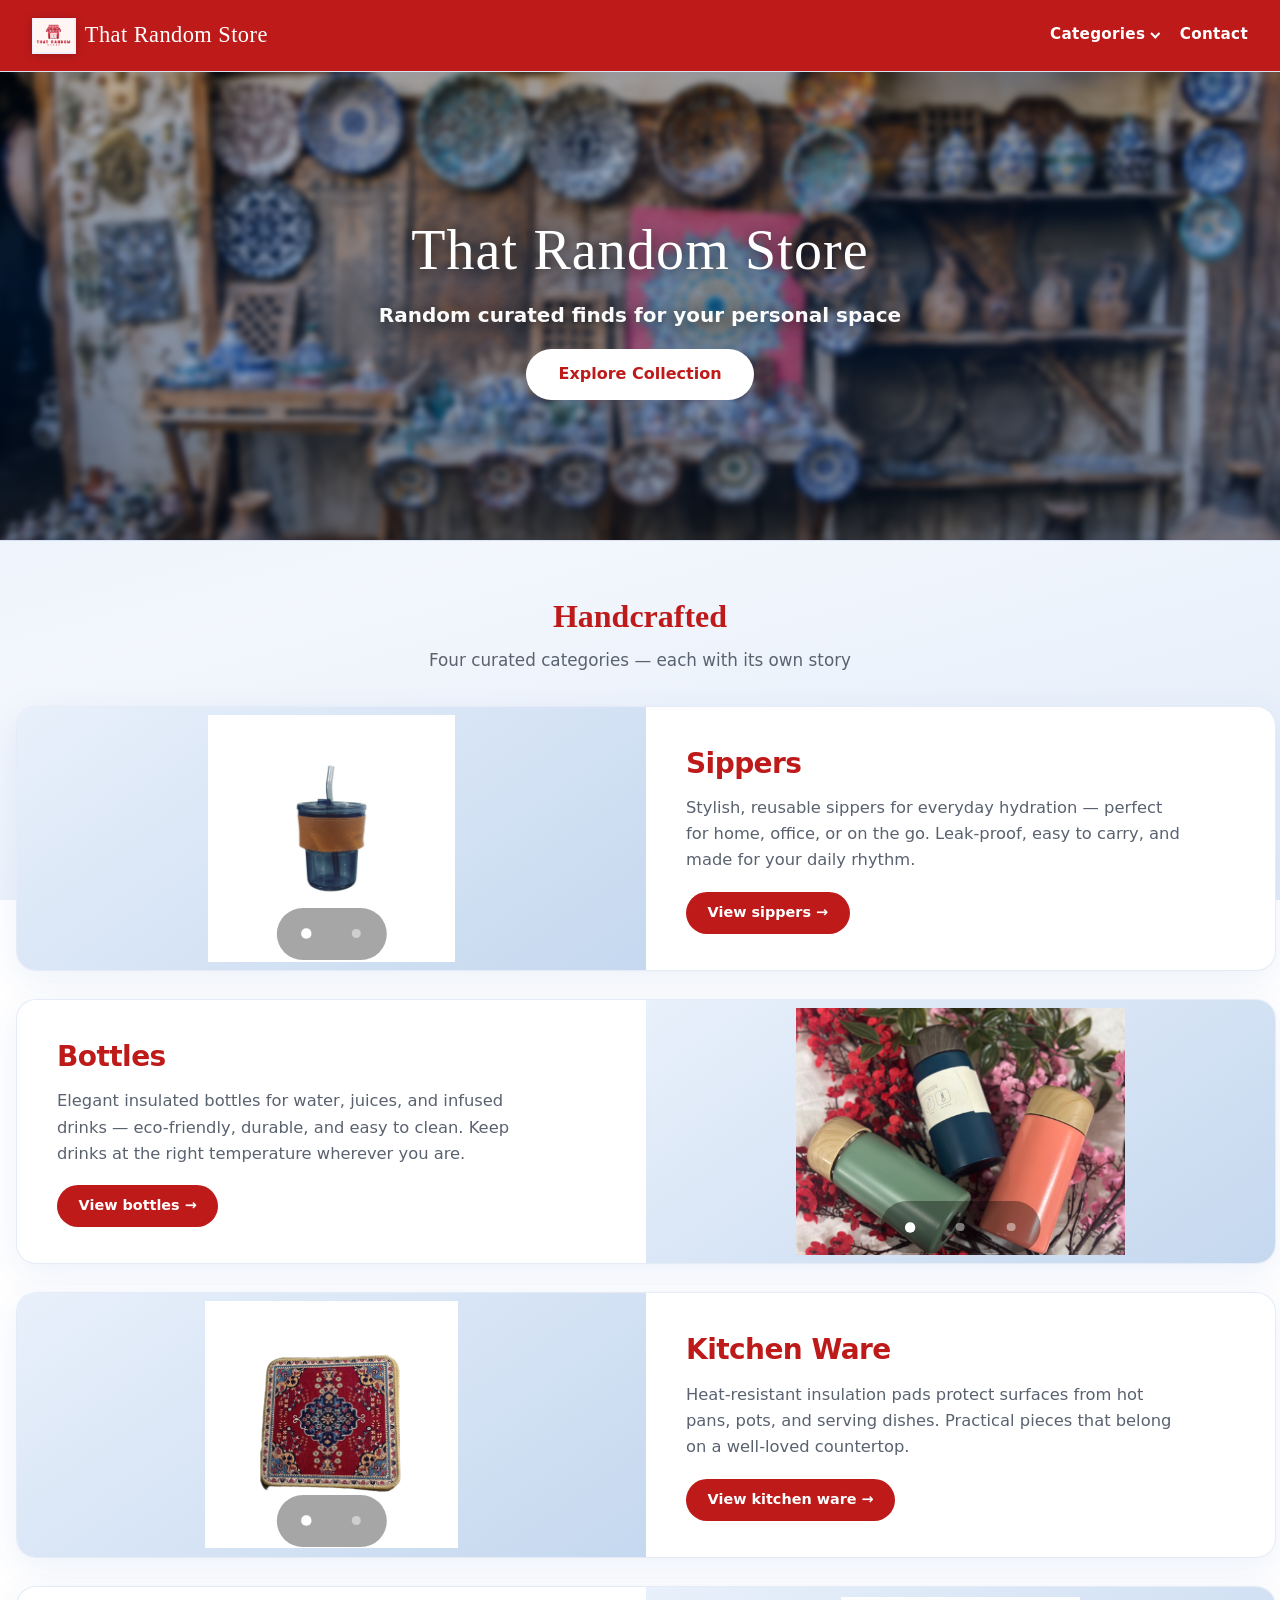
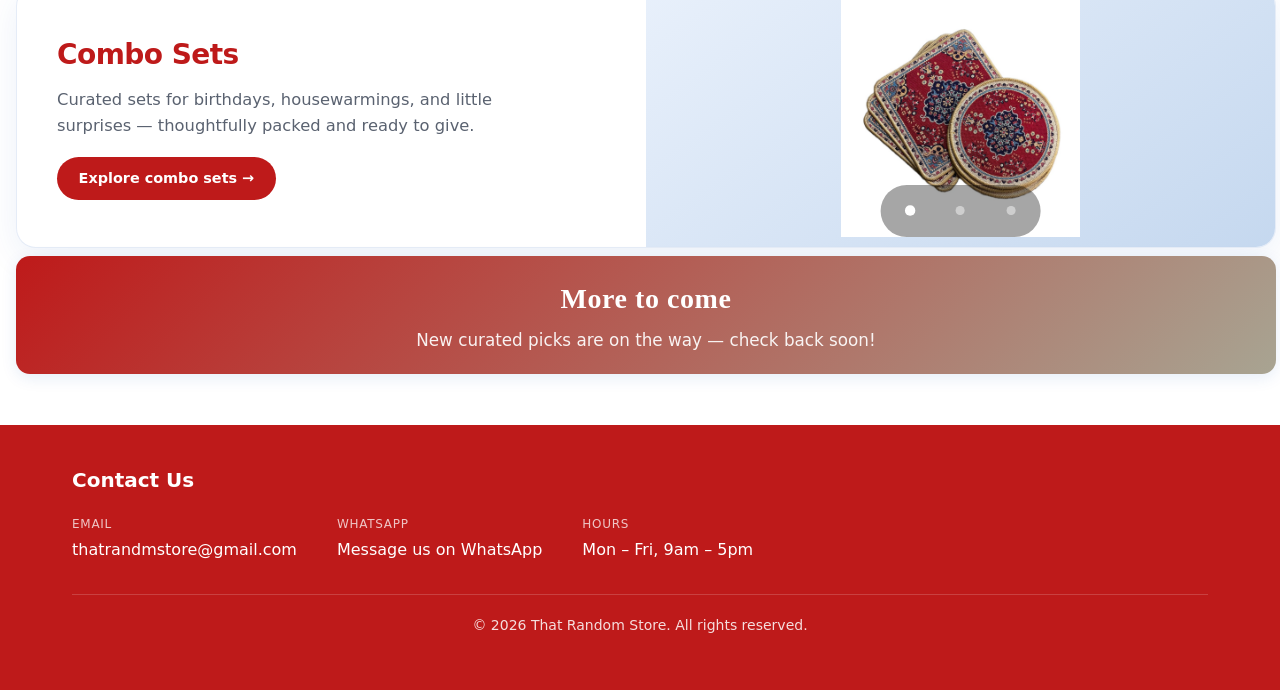
==== commit 35efb01a: "Updating gift hampers to combo set" ====
--- a/docs/index.html
+++ b/docs/index.html
@@ -86,20 +86,20 @@
         </div>
       </article>
 
-      <article id="category-gift-boxes" class="feature-row feature-row--reverse reveal">
+      <article id="category-combo-sets" class="feature-row feature-row--reverse reveal">
         <div
           class="feature-row__media feature-slideshow"
-          data-slideshow-category="giftBoxes"
+          data-slideshow-category="comboSets"
           data-images-base="images/gift_hampers/"
-          data-alt="Gift boxes"
+          data-alt="Combo sets"
         ></div>
         <div class="feature-row__body">
-          <h3 class="feature-row__title">Gift Boxes</h3>
+          <h3 class="feature-row__title">Combo Sets</h3>
           <p class="feature-row__text">
-            Curated gift sets for birthdays, housewarmings, and little surprises — thoughtfully
+            Curated sets for birthdays, housewarmings, and little surprises — thoughtfully
             packed and ready to give.
           </p>
-          <a class="feature-row__link" href="products/giftBoxes.html">Explore gift options from our list of sets →</a>
+          <a class="feature-row__link" href="products/comboSets.html">Explore combo sets →</a>
         </div>
       </article>
 
--- a/docs/css/styles.css
+++ b/docs/css/styles.css
@@ -1164,23 +1164,23 @@
   box-sizing: border-box;
 }
 
-/* Gift box images — softer framing so sets don't feel cramped or oversized */
-.product-card[data-category="gift-boxes"] .product-card__link {
+/* Combo set images — softer framing so sets don't feel cramped or oversized */
+.product-card[data-category="combo-sets"] .product-card__link {
   display: flex;
   align-items: center;
   justify-content: center;
 }
 
-.product-detail[data-category="gift-boxes"] .product-detail__media:not(.feature-slideshow) {
+.product-detail[data-category="combo-sets"] .product-detail__media:not(.feature-slideshow) {
   display: flex;
   align-items: center;
   justify-content: center;
 }
 
-.product-card[data-category="gift-boxes"] .product-card__media img,
-.product-detail[data-category="gift-boxes"] .product-card__media > img,
-.product-detail[data-category="gift-boxes"] .feature-slideshow__frame img,
-#category-gift-boxes .feature-slideshow__frame img {
+.product-card[data-category="combo-sets"] .product-card__media img,
+.product-detail[data-category="combo-sets"] .product-card__media > img,
+.product-detail[data-category="combo-sets"] .feature-slideshow__frame img,
+#category-combo-sets .feature-slideshow__frame img {
   width: 100%;
   height: 100%;
   max-width: none;
